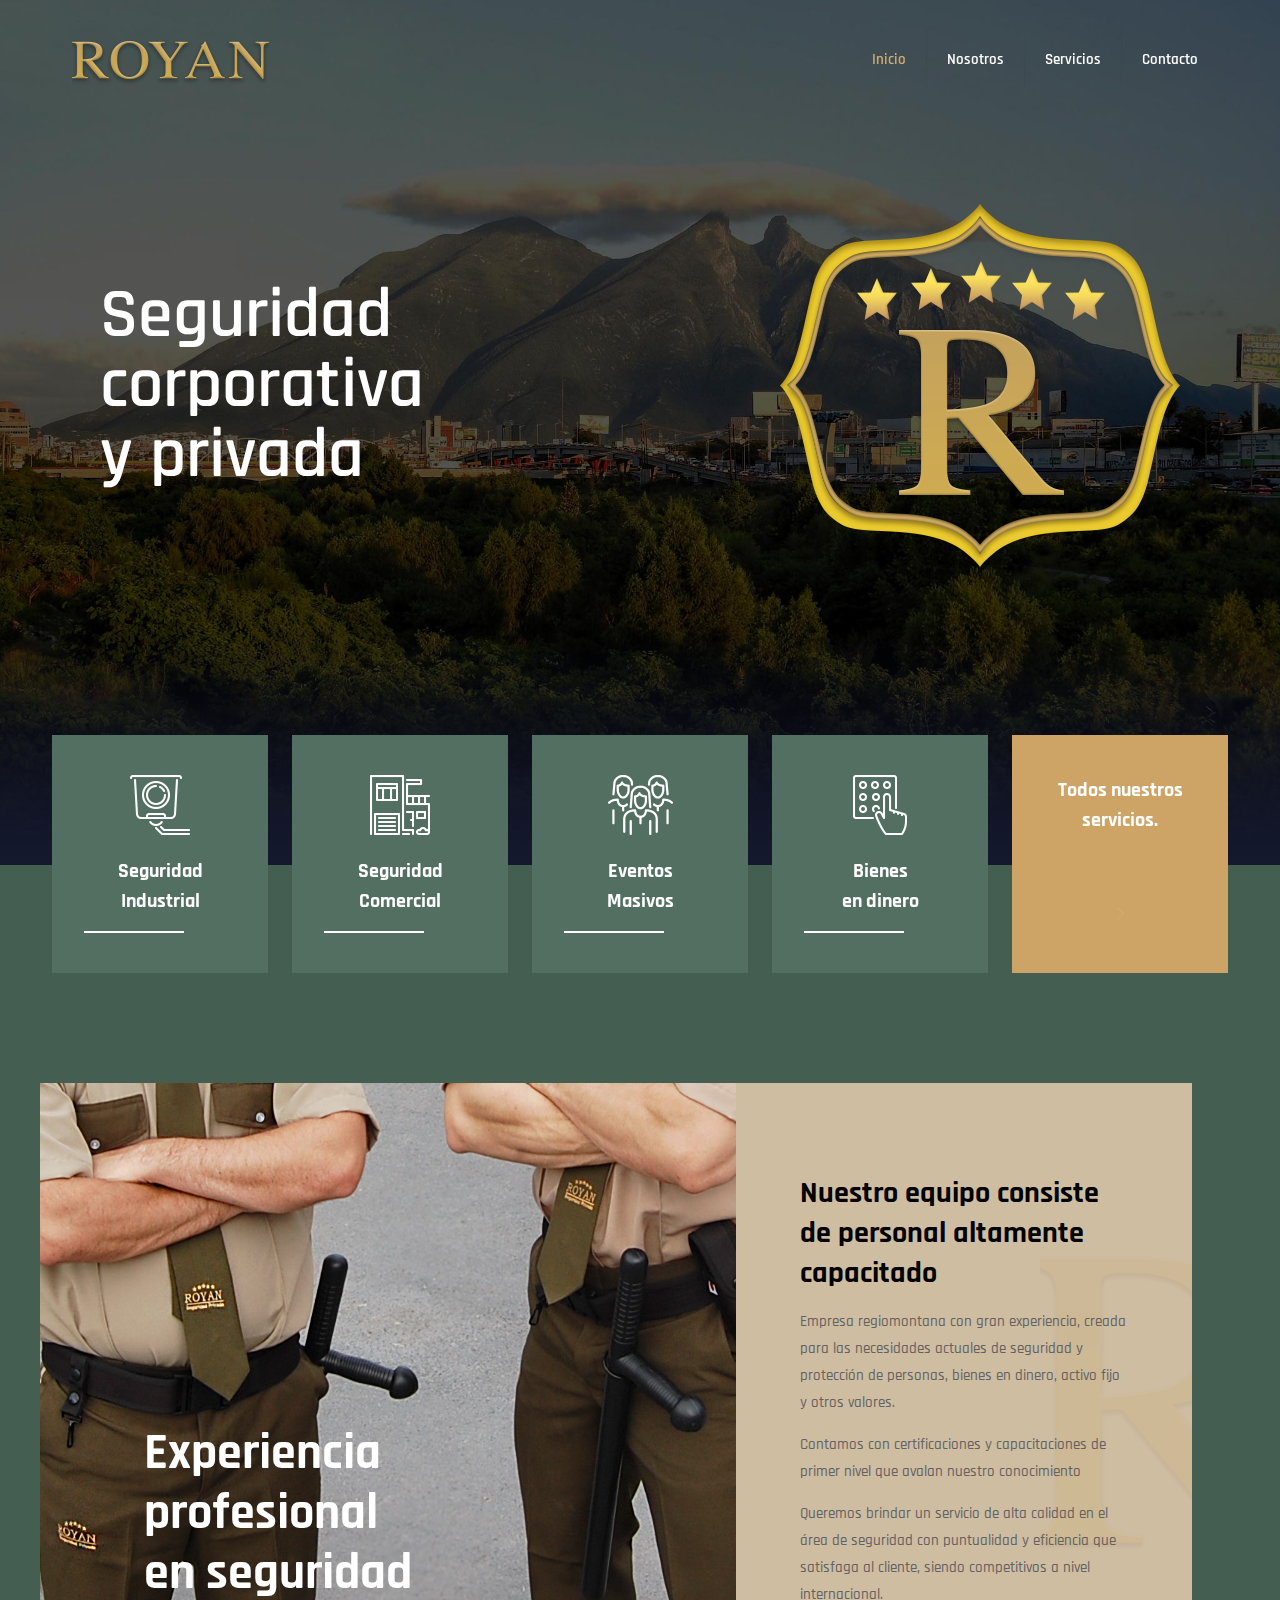
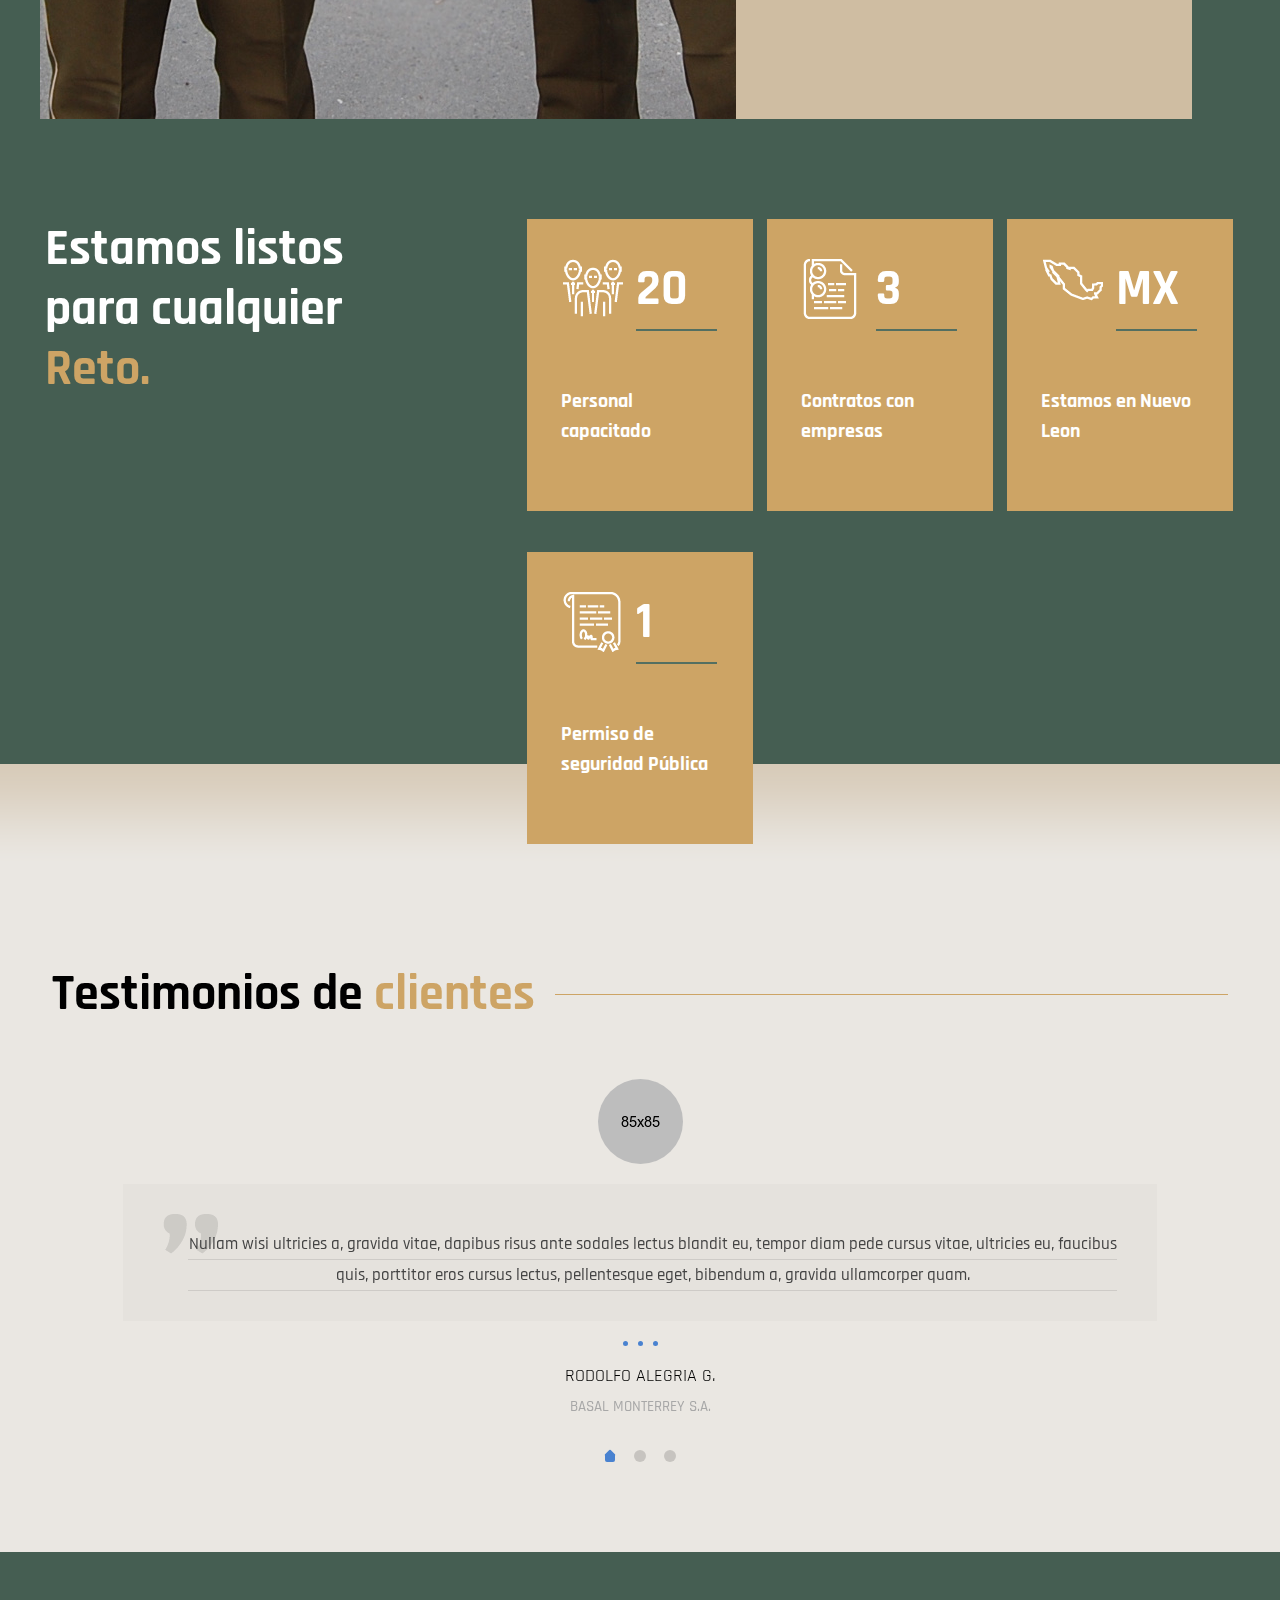
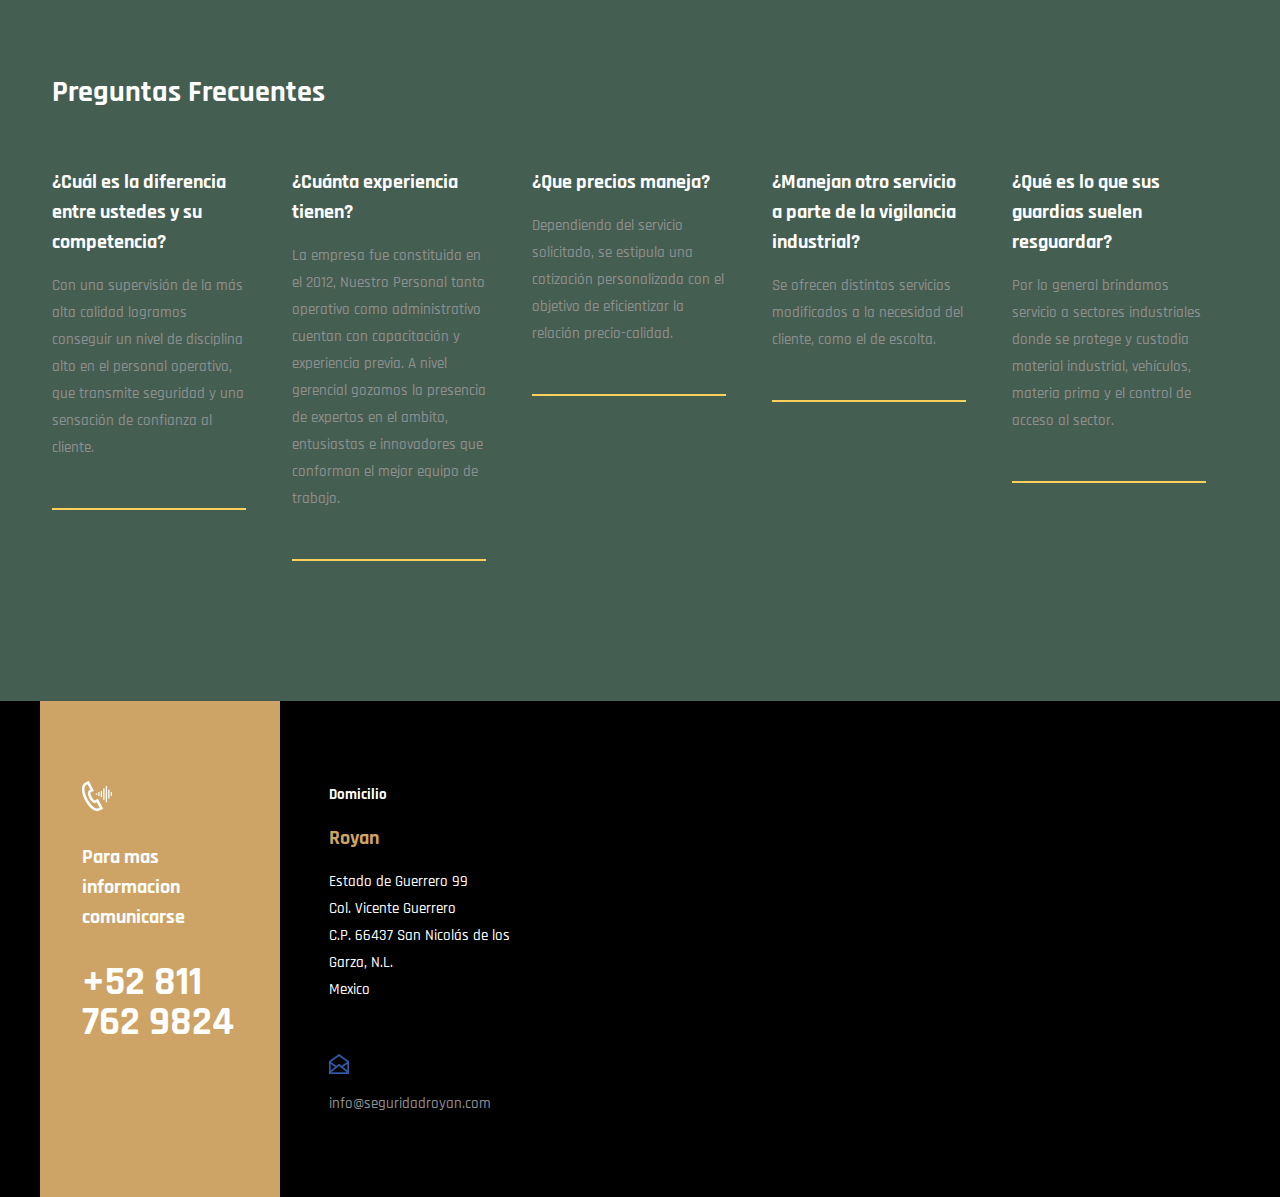
==== index.html @ 7c9efdb3 "cambie el logo y el leon por la letra R" ====
<!DOCTYPE html>
<!--[if lt IE 7]><html class="no-js lt-ie10 lt-ie9 lt-ie8 lt-ie7 "> <![endif]-->
<!--[if IE 7]><html class="no-js lt-ie10 lt-ie9 lt-ie8"> <![endif]-->
<!--[if IE 8]><html class="no-js lt-ie10 lt-ie9"> <![endif]-->
<!--[if IE 9]><html class="no-js lt-ie10"> <![endif]-->
<!--[if gt IE 8]><!-->
<html class="no-js">
<!--<![endif]-->

<head>

    <!-- Basic Page Needs -->
    <meta charset="utf-8">
    <title>Be</title>
    <meta name="description" content="">
    <meta name="author" content="">

    <!-- Mobile Specific Metas -->
    <meta name="viewport" content="width=device-width, initial-scale=1, maximum-scale=1">

    <!-- Favicons -->
    <link rel="shortcut icon" href="content/security2/images/favicon.ico">

    <!-- FONTS -->
    <link rel='stylesheet' href='http://fonts.googleapis.com/css?family=Roboto:100,300,400,400italic,700'>
    <link rel='stylesheet' href='http://fonts.googleapis.com/css?family=Patua+One:100,300,400,400italic,700'>
    <link rel='stylesheet' href='http://fonts.googleapis.com/css?family=Lato:400,400italic,700,700italic,900'>
    <link rel='stylesheet' href='http://fonts.googleapis.com/css?family=Rajdhani:100,300,400,400italic,500,600,700,700italic'>

    <!-- CSS -->
    <link rel='stylesheet' href='css/global.css'>
    <link rel='stylesheet' href='content/security2/css/structure.css'>
    <link rel='stylesheet' href='content/security2/css/security2.css'>
    <link rel='stylesheet' href='content/security2/css/custom.css'>

    <!-- Revolution Slider -->
    <link rel="stylesheet" href="plugins/rs-plugin-5.3.1/css/settings.css">

</head>

<body class="color-custom style-default button-flat layout-full-width no-content-padding header-transparent minimalist-header-no sticky-header sticky-tb-color ab-hide subheader-both-left menu-link-color menuo-right mobile-tb-hide mobile-side-slide mobile-mini-mr-ll tablet-sticky mobile-header-mini mobile-sticky be-reg-2092">
    <div id="Wrapper">
        <div id="Header_wrapper" class="bg-parallax" data-enllax-ratio="0.3">
            <header id="Header">
                <div id="Top_bar">
                    <div class="container">
                        <div class="column one">
                            <div class="top_bar_left clearfix">
                                <div class="logo">
                                    <a id="logo" href="index.html" title="BeSecurity 2 - BeTheme" data-height="60" data-padding="30"><img class="logo-main scale-with-grid" src="content/security2/images/ROYAN_LOGO.png" data-retina="content/security2/images/ROYAN_LOGO.png" data-height="50" alt="security2"><img class="logo-sticky scale-with-grid" src="content/security2/images/ROYAN_LOGO.png" data-retina="content/security2/images/ROYAN_LOGO.png" data-height="50" alt="security2"><img class="logo-mobile scale-with-grid" src="content/security2/images/ROYAN_LOGO.png" data-retina="content/security2/images/ROYAN_LOGO.png" data-height="50" alt="security2"><img class="logo-mobile-sticky scale-with-grid" src="content/security2/images/ROYAN_LOGO.png" data-retina="content/security2/images/ROYAN_LOGO.png" data-height="50" alt="security2"></a>
                                </div>
                                <div class="menu_wrapper">
                                    <nav id="menu">
                                        <ul id="menu-main-menu" class="menu menu-main">
                                            <li class="current-menu-item">
                                                <a href="index.html"><span>Inicio</span></a>
                                            </li>
                                            <li>
                                                <a href="#Nosotros"><span>Nosotros</span></a>
                                            </li>
                                            <li>
                                                <a href="content/security2/offer.html"><span>Servicios</span></a>
                                            </li>
                                            
                                            <li>
                                                <a href="#Contacto"><span>Contacto</span></a>
                                            </li>
                                        </ul>
                                    </nav>
                                    <a class="responsive-menu-toggle" href="#"><i class="icon-menu-fine"></i></a>
                                </div>
                            </div>
                        </div>
                    </div>
                </div>
                <div class="mfn-main-slider" id="mfn-rev-slider">
                    <div id="rev_slider_2_1_wrapper" class="rev_slider_wrapper fullwidthbanner-container" data-source="gallery" style="margin:0px auto;background:transparent;padding:0px;margin-top:0px;margin-bottom:0px">
                        <div id="rev_slider_2_1" class="rev_slider fullwidthabanner" style="display:none;" data-version="5.4.7.2">
                            <ul>
                                <li data-index="rs-2" data-transition="fade" data-slotamount="default" data-hideafterloop="0" data-hideslideonmobile="off" data-easein="default" data-easeout="default" data-masterspeed="300" data-rotate="0" data-saveperformance="off" data-title="Slide"
                                    data-param1="" data-param2="" data-param3="" data-param4="" data-param5="" data-param6="" data-param7="" data-param8="" data-param9="" data-param10="" data-description="">
                                    <img src="content/security2/images/royan_MTY-bl.jpg" title="home_security2_slider2_bg" width="1920" height="868" data-bgposition="center center" data-bgfit="cover" data-bgrepeat="no-repeat" data-bgparallax="6" class="rev-slidebg" data-no-retina>
                                    <div class="tp-caption tp-resizeme" id="slide-2-layer-1" data-x="center" data-hoffset="" data-y="bottom" data-voffset="" data-width="['none','none','none','none']" data-height="['none','none','none','none']" data-type="image" data-responsive_offset="on"
                                        data-frames='[{"delay":10,"speed":40,"frame":"0","from":"opacity:0;","to":"o:1;","ease":"Power3.easeInOut"},{"delay":"wait","speed":300,"frame":"999","to":"opacity:0;","ease":"Power3.easeInOut"}]' data-textAlign="['inherit','inherit','inherit','inherit']"
                                        data-paddingtop="[0,0,0,0]" data-paddingright="[0,0,0,0]" data-paddingbottom="[0,0,0,0]" data-paddingleft="[0,0,0,0]" style="z-index: 5"><img src="content/security2/images/home_security2_slider2_pic.png" data-ww="1920px" data-hh="242px" width="1920" height="242" data-no-retina>
                                    </div>
                                    <div class="tp-caption tp-resizeme" id="slide-2-layer-2" data-x="80" data-y="281" data-width="['auto']" data-height="['auto']" data-type="text" data-responsive_offset="on" data-frames='[{"delay":0,"speed":300,"frame":"0","from":"opacity:0;","to":"o:1;","ease":"Power3.easeInOut"},{"delay":"wait","speed":300,"frame":"999","to":"opacity:0;","ease":"Power3.easeInOut"}]'
                                        data-textAlign="['inherit','inherit','inherit','inherit']" data-paddingtop="[0,0,0,0]" data-paddingright="[0,0,0,0]" data-paddingbottom="[0,0,0,0]" data-paddingleft="[0,0,0,0]" style="z-index: 6; white-space: nowrap; font-size: 70px; line-height: 70px; font-weight: 600; color: #ffffff; letter-spacing: 0px;font-family:Rajdhani">
                                        Seguridad
                                        <br> corporativa
                                        <br> y privada
                                    </div>
                                    <div class="tp-caption tp-resizeme" id="slide-2-layer-3" data-x="right" data-hoffset="80" data-y="190" data-width="['none','none','none','none']" data-height="['none','none','none','none']" data-type="image" data-responsive_offset="on" data-frames='[{"delay":0,"speed":300,"frame":"0","from":"opacity:0;","to":"o:1;","ease":"Power3.easeInOut"},{"delay":"wait","speed":300,"frame":"999","to":"opacity:0;","ease":"Power3.easeInOut"}]'
                                        data-textAlign="['inherit','inherit','inherit','inherit']" data-paddingtop="[0,0,0,0]" data-paddingright="[0,0,0,0]" data-paddingbottom="[0,0,0,0]" data-paddingleft="[0,0,0,0]" style="z-index: 7"><img src="content/security2/images/R_LOGO.png" data-ww="400px" data-hh="392px" width="400" height="392" data-no-retina>
                                    </div>
                                </li>
                            </ul>
                        </div>
                    </div>
                </div>
            </header>
        </div>
        <div id="Content">
            <div class="content_wrapper clearfix">
                <div class="sections_group">
                    <div class="entry-content">
                        <div class="section mcb-section equal-height"  style="padding-top:0px; padding-bottom:70px; background-color:#455E52">
                            <div class="section_wrapper mcb-section-inner">
                                <div class="wrap mcb-wrap one valign-top move-up clearfix" style="margin-top:-130px" data-mobile="no-up">
                                    <div class="mcb-wrap-inner">
                                        <div class="column mcb-column one-fifth column_hover_color ">
                                            <div class="hover_color align_left" style="background:#cda465;" ontouchstart="this.classList.toggle('hover')">
                                                <div class="hover_color_bg" style="background:#526F61;border-width:0">
                                                    <a href="content/security2/offer.html">
                                                        <div class="hover_color_wrapper" style="padding:40px 15%">
                                                            <div class="image_frame image_item no_link scale-with-grid alignnone no_border">
                                                                <div class="image_wrapper">
                                                                    <img class="scale-with-grid" src="content/security2/images/home_security2_hovercolor1.png">
                                                                </div>
                                                            </div>
                                                            <hr class="no_line" style="margin:0 auto 20px">
                                                            <h4 style="color:#fff">Seguridad
                                                                <br> Industrial
                                                            </h4>
                                                            <div style="width: 100px; height: 2px; background: #fff"></div>
                                                        </div>
                                                    </a>
                                                </div>
                                            </div>
                                        </div>
                                        <div class="column mcb-column one-fifth column_hover_color ">
                                            <div class="hover_color align_left" style="background:#cda465;" ontouchstart="this.classList.toggle('hover')">
                                                <div class="hover_color_bg" style="background:#526F61;border-width:0">
                                                    <a href="content/security2/offer.html">
                                                        <div class="hover_color_wrapper" style="padding:40px 15%">
                                                            <div class="image_frame image_item no_link scale-with-grid alignnone no_border">
                                                                <div class="image_wrapper">
                                                                    <img class="scale-with-grid" src="content/security2/images/home_security2_hovercolor2.png">
                                                                </div>
                                                            </div>
                                                            <hr class="no_line" style="margin:0 auto 20px">
                                                            <h4 style="color:#fff">Seguridad
                                                                <br> Comercial</h4>
                                                            <div style="width: 100px; height: 2px; background: #fff"></div>
                                                        </div>
                                                    </a>
                                                </div>
                                            </div>
                                        </div>
                                        <div class="column mcb-column one-fifth column_hover_color ">
                                            <div class="hover_color align_left" style="background:#cda465;" ontouchstart="this.classList.toggle('hover')">
                                                <div class="hover_color_bg" style="background:#526F61;border-width:0">
                                                    <a href="content/security2/offer.html">
                                                        <div class="hover_color_wrapper" style="padding:40px 15%">
                                                            <div class="image_frame image_item no_link scale-with-grid alignnone no_border">
                                                                <div class="image_wrapper">
                                                                    <img class="scale-with-grid" src="content/security2/images/home_security2_hovercolor3.png">
                                                                </div>
                                                            </div>
                                                            <hr class="no_line" style="margin:0 auto 20px">
                                                            <h4 style="color:#fff">Eventos
                                                                <br> Masivos
                                                            </h4>
                                                            <div style="width: 100px; height: 2px; background: #fff"></div>
                                                        </div>
                                                    </a>
                                                </div>
                                            </div>
                                        </div>
                                        <div class="column mcb-column one-fifth column_hover_color ">
                                            <div class="hover_color align_left" style="background:#cda465;" ontouchstart="this.classList.toggle('hover')">
                                                <div class="hover_color_bg" style="background:#526F61;border-width:0">
                                                    <a href="content/security2/offer.html">
                                                        <div class="hover_color_wrapper" style="padding:40px 15%">
                                                            <div class="image_frame image_item no_link scale-with-grid alignnone no_border">
                                                                <div class="image_wrapper">
                                                                    <img class="scale-with-grid" src="content/security2/images/home_security2_hovercolor4.png">
                                                                </div>
                                                            </div>
                                                            <hr class="no_line" style="margin:0 auto 20px">
                                                            <h4 style="color:#fff">Bienes
                                                                <br> en dinero
                                                            </h4>
                                                            <div style="width: 100px; height: 2px; background: #fff"></div>
                                                        </div>
                                                    </a>
                                                </div>
                                            </div>
                                        </div>
                                        <div class="column mcb-column one-fifth column_hover_color ">
                                            <div class="hover_color align_left" style="background:#526F61;" ontouchstart="this.classList.toggle('hover')">
                                                <div class="hover_color_bg" style="background:#cda465;border-width:0">
                                                    <a href="content/security2/offer.html">
                                                        <div class="hover_color_wrapper" style="padding:40px 15%">
                                                            <h4 style="color:#fff">Todos nuestros
                                                                <br> servicios.</h4>
                                                            <hr class="no_line" style="margin:0 auto 50px">
                                                            <i style="color: #cfac6a;" class="icon-right-open-big"></i>
                                                        </div>
                                                    </a>
                                                </div>
                                            </div>
                                        </div>
                                    </div>
                                </div>
                            </div>
                        </div>
                        <div class="section mcb-section no-margin-h equal-height" id="Nosotros"  style="padding-top:0px; padding-bottom:0px; background-color:#455E52">
                            <div class="section_wrapper mcb-section-inner">
                                <div class="wrap mcb-wrap one valign-top clearfix">
                                    <div class="mcb-wrap-inner">
                                        <div class="column mcb-column three-fifth column_column">
                                            <div class="column_attr clearfix" style="background-color:#b5bfe7; background-image:url('content/security2/images/royan/1.jpg'); background-repeat:no-repeat; background-position:center bottom; padding:340px 15% 70px">
                                                <h2 style="color:#fff">Experiencia
                                                    <br> profesional
                                                    <br> en seguridad
                                                </h2>
                                            </div>
                                        </div>
                                        <div class="column mcb-column two-fifth column_column">
                                            <div class="column_attr clearfix" style="background-color:#cfbda2; background-image:url('content/security2/images/R_mitad.png'); background-repeat:no-repeat; background-position:right top; padding:90px 14% 75px; background-position: right center">
                                                <h3>Nuestro equipo consiste
                                                    <br>de personal altamente
                                                    <br>capacitado</h3>
                                                <p>
                                                    Empresa regiomontana con gran experiencia, creada para las necesidades actuales de seguridad y protección de personas, bienes en dinero, activo fijo y otros valores. 
                                                </p>
                                                <p>
                                                    Contamos con certificaciones y capacitaciones de primer nivel que avalan nuestro conocimiento
                                                </p>
                                                <p>
                                                    Queremos brindar un servicio de alta calidad en el área de seguridad con puntualidad y eficiencia que satisfaga al cliente, siendo competitivos a nivel internacional.
                                                </p>
                                                <hr class="no_line" style="margin:0 auto 20px">
                                                <!-- <a class="button  button_right button_size_2 button_js" href="content/security2/about.html"><span class="button_icon"><i class="icon-right-open"></i></span><span class="button_label">ABOUT US</span></a> -->
                                            </div>
                                        </div>
                                    </div>
                                </div>
                            </div>
                        </div>
                        <div class="section mcb-section" style="padding-top:60px; padding-bottom:0px; background-color:#455E52; background-image:url(content/security2/images/home_security2_sectionbg1.png); background-repeat:repeat-x; background-position:center bottom">
                            <div class="section_wrapper mcb-section-inner">
                                <div class="wrap mcb-wrap two-fifth valign-top clearfix">
                                    <div class="mcb-wrap-inner">
                                        <div class="column mcb-column one column_column">
                                            <div class="column_attr clearfix" style="padding:0 10% 0 0">
                                                <h2 style="color:#fff">Estamos listos
                                                    <br> para cualquier
                                                    <br>
                                                    <span class="themecolor">Reto.</span></h2>
                                                <hr class="no_line" style="margin:0 auto 20px">
                                                
                                            </div>
                                        </div>
                                    </div>
                                </div>
                                <div class="wrap mcb-wrap three-fifth valign-top clearfix">
                                    <div class="mcb-wrap-inner">
                                        <div class="column mcb-column one-third column_column">
                                            <div class="column_attr clearfix" style="background-color:#cda465; padding:40px 15% 50px">
                                                <div class="column two-fifth">
                                                    <div class="image_frame image_item no_link scale-with-grid alignnone no_border">
                                                        <div class="image_wrapper">
                                                            <img class="scale-with-grid" src="content/security2/images/royan/PERSONAS_BLANCO.png">
                                                        </div>
                                                    </div>
                                                </div>
                                                <div class="column three-fifth">
                                                    <h2 style="border-bottom: 2px solid #536F61; padding-bottom: 10px; color:#fff; margin-left: 10px">20</h2>
                                                </div>
                                                <h4 style="color:#fff">Personal capacitado</h4>
                                            </div>
                                        </div>
                                        <div class="column mcb-column one-third column_column">
                                            <div class="column_attr clearfix" style="background-color:#cda465; padding:40px 15% 50px">
                                                <div class="column two-fifth">
                                                    <div class="image_frame image_item no_link scale-with-grid alignnone no_border">
                                                        <div class="image_wrapper">
                                                            <img class="scale-with-grid" src="content/security2/images/royan/DOCUMENTO_BLANCO.png">
                                                        </div>
                                                    </div>
                                                </div>
                                                <div class="column three-fifth">
                                                    <h2 style="border-bottom: 2px solid #536F61; padding-bottom: 10px; color:#fff; margin-left: 10px">3</h2>
                                                </div>
                                                <h4 style="color:#fff">Contratos con empresas</h4>
                                            </div>
                                        </div>
                                        <div class="column mcb-column one-third column_column">
                                            <div class="column_attr clearfix" style="background-color:#cda465; padding:40px 15% 50px">
                                                <div class="column two-fifth">
                                                    <div class="image_frame image_item no_link scale-with-grid alignnone no_border">
                                                        <div class="image_wrapper">
                                                            <img class="scale-with-grid" src="content/security2/images/royan/MEX_BLANCO.png">
                                                        </div>
                                                    </div>
                                                </div>
                                                <div class="column three-fifth">
                                                    <h2 style="border-bottom: 2px solid #536F61; padding-bottom: 10px; color:#fff; margin-left: 10px">MX</h2>
                                                </div>
                                                <h4 style="color:#fff">Estamos en Nuevo Leon</h4>
                                            </div>
                                        </div>
                                        <div class="column mcb-column one column_divider">
                                            <hr class="no_line">
                                        </div>
                                        <div class="column mcb-column one-third column_column">
                                            <div class="column_attr clearfix" style="background-color:#cda465; padding:40px 15% 50px">
                                                <div class="column two-fifth">
                                                    <div class="image_frame image_item no_link scale-with-grid alignnone no_border">
                                                        <div class="image_wrapper">
                                                            <img class="scale-with-grid" src="content/security2/images/royan/CERTIFICADO_BLANCO.png">
                                                        </div>
                                                    </div>
                                                </div>
                                                <div class="column three-fifth">
                                                    <h2 style="border-bottom: 2px solid #536F61; padding-bottom: 10px; color:#fff; margin-left: 10px">1</h2>
                                                </div>
                                                <h4 style="color:#fff">Permiso de seguridad Pública</h4>
                                            </div>
                                        </div>
                                        <div class="column mcb-column one-third column_column">
                                            <!--<div class="column_attr clearfix" style="background-color:#cda465; padding:40px 15% 50px">
                                                <div class="column two-fifth">
                                                    <div class="image_frame image_item no_link scale-with-grid alignnone no_border">
                                                        <div class="image_wrapper">
                                                            <img class="scale-with-grid" src="content/security2/images/home_security2_pic5.png">
                                                        </div>
                                                    </div>
                                                </div>
                                                <div class="column three-fifth">
                                                    <h2 style="border-bottom: 2px solid #7d6e5b; padding-bottom: 10px; color:#fff; margin-left: 10px">91</h2>
                                                </div>
                                                <h4 style="color:#fff">Fusce ut velit laoreet</h4>
                                            </div> -->
                                        </div>
                                    </div>
                                </div>
                            </div>
                        </div>
                        <div class="section mcb-section" style="padding-top:80px; padding-bottom:50px; background-color:#eae7e2">
                            <div class="section_wrapper mcb-section-inner">
                                <div class="wrap mcb-wrap one valign-top clearfix">
                                    <div class="mcb-wrap-inner">
                                        <div class="column mcb-column one column_column">
                                            <div class="column_attr clearfix">
                                                <div class="mfn_heading heading_lines align_left">
                                                    <h2 class="title" style="color:#000"><span class="line line_l" style="background:#4065f8"></span>Testimonios de <span class="themecolor">clientes</span><span class="line line_r" style="background:#cda465"></span></h2>
                                                </div>
                                            </div>
                                        </div>
                                        <div class="column mcb-column one column_testimonials ">
                                            <div class="testimonials_slider single-photo">
                                                <ul class="testimonials_slider_ul">
                                                    <li>
                                                        <div class="single-photo-img">
                                                            <img src="content/security2/images/home_security2_pic6-85x85.png" class="scale-with-grid wp-post-image">
                                                        </div>
                                                        <div class="bq_wrapper">
                                                            <blockquote>
                                                                Nullam wisi ultricies a, gravida vitae, dapibus risus ante sodales lectus blandit eu, tempor diam pede cursus vitae, ultricies eu, faucibus quis, porttitor eros cursus lectus, pellentesque eget, bibendum a, gravida ullamcorper quam.
                                                            </blockquote>
                                                        </div>
                                                        <div class="hr_dots">
                                                            <span></span><span></span><span></span>
                                                        </div>
                                                        <div class="author">
                                                            <h5>RODOLFO ALEGRIA G.</h5><span class="company">BASAL MONTERREY S.A.</span>
                                                        </div>
                                                    </li>
                                                    <li>
                                                        <div class="single-photo-img">
                                                            <img src="content/security2/images/home_security2_pic7-85x85.png" class="scale-with-grid wp-post-image">
                                                        </div>
                                                        <div class="bq_wrapper">
                                                            <blockquote>
                                                                Quisque lorem tortor fringilla sed, vestibulum id, eleifend justo vel bibendum sapien massa ac turpis faucibus orci luctus non, consectetuer lobortis quis, varius in, purus. Nullam wisi ultricies a, gravida vitae.
                                                            </blockquote>
                                                        </div>
                                                        <div class="hr_dots">
                                                            <span></span><span></span><span></span>
                                                        </div>
                                                        <div class="author">
                                                            <h5>ALEXANDER BARBA</h5><span class="company">CHENG WOON MEXICO S.A.</span>
                                                        </div>
                                                    </li>
                                                    <li>
                                                        <div class="single-photo-img">
                                                            <img src="content/security2/images/home_security2_pic8-85x85.png" class="scale-with-grid wp-post-image">
                                                        </div>
                                                        <div class="bq_wrapper">
                                                            <blockquote>
                                                                Lorem ipsum dolor sit amet enim. Etiam ullamcorper. Suspendisse a pellentesque dui, non felis. Maecenas malesuada elit lectus felis, malesuada ultricies. Curabitur et ligula. Ut molestie a, ultricies porta urna.
                                                            </blockquote>
                                                        </div>
                                                        <div class="hr_dots">
                                                            <span></span><span></span><span></span>
                                                        </div>
                                                        <div class="author">
                                                            <h5>JOSE JESUS GERARDO ONTIVEROS</h5><span class="company">COMPRAS CONCRETOS S.A.</span>
                                                        </div>
                                                    </li>
                                                </ul>
                                                <div class="slider_pager slider_pagination"></div>
                                            </div>
                                        </div>
                                    </div>
                                </div>
                            </div>
                        </div>
                        <div class="section mcb-section" style="padding-top:120px; padding-bottom:100px; background-color:#455E52">
                            <div class="section_wrapper mcb-section-inner">
                                <div class="wrap mcb-wrap one valign-top clearfix">
                                    <div class="mcb-wrap-inner">
                                        <div class="column mcb-column one column_column">
                                            <div class="column_attr clearfix">
                                                <h3 style="color:#fff">Preguntas Frecuentes</h3>
                                            </div>
                                        </div>
                                        <div class="column mcb-column one-fifth column_column">
                                            <div class="column_attr clearfix" style="padding:0 10% 0 0">
                                                <h4 style="color:#fff">¿Cuál es la diferencia entre ustedes y su competencia?</h4>
                                                <p style="color: #8f8f8f">
                                                    Con una supervisión de la más alta calidad logramos conseguir un nivel de disciplina alto en el personal operativo, que transmite seguridad y una sensación de confianza al cliente.
                                                </p>
                                                <hr class="no_line" style="margin:0 auto 15px">
                                                <!-- <a style="color: #fed15c; background: url(content/security2/images/home_security2_pic9.png) no-repeat right center; display: block;" href="#">More details</a> -->
                                                <hr class="no_line" style="margin:0 auto 15px">
                                                <div style="width: 100%; height: 2px; background: #fed15c"></div>
                                            </div>
                                        </div>
                                        <div class="column mcb-column one-fifth column_column">
                                            <div class="column_attr clearfix" style="padding:0 10% 0 0">
                                                <h4 style="color:#fff">¿Cuánta experiencia tienen?</h4>
                                                <p style="color: #8f8f8f">
                                                    La empresa fue constituida en el 2012, Nuestro Personal tanto operativo como administrativo cuentan con capacitación y experiencia previa. A nivel gerencial gozamos la presencia de expertos en el ambito, entusiastas e innovadores que conforman el mejor equipo de trabajo.
                                                </p>
                                                <hr class="no_line" style="margin:0 auto 15px">
                                                <!-- <a style="color: #fed15c; background: url(content/security2/images/home_security2_pic9.png) no-repeat right center; display: block;" href="#">More details</a> -->
                                                <hr class="no_line" style="margin:0 auto 15px">
                                                <div style="width: 100%; height: 2px; background: #fed15c"></div>
                                            </div>
                                        </div>
                                        <div class="column mcb-column one-fifth column_column">
                                            <div class="column_attr clearfix" style="padding:0 10% 0 0">
                                                <h4 style="color:#fff">¿Que precios maneja?</h4>
                                                <p style="color: #8f8f8f">
                                                    Dependiendo del servicio solicitado, se estipula una cotización personalizada con el objetivo de eficientizar la relación precio-calidad.
                                                </p>
                                                <hr class="no_line" style="margin:0 auto 15px">
                                                <!--<a style="color: #fed15c; background: url(content/security2/images/home_security2_pic9.png) no-repeat right center; display: block;" href="#">More details</a> -->
                                                <hr class="no_line" style="margin:0 auto 15px">
                                                <div style="width: 100%; height: 2px; background: #fed15c"></div>
                                            </div>
                                        </div>
                                        <div class="column mcb-column one-fifth column_column">
                                            <div class="column_attr clearfix" style="padding:0 10% 0 0">
                                                <h4 style="color:#fff">¿Manejan otro servicio a parte de la vigilancia industrial?</h4>
                                                <p style="color: #8f8f8f">
                                                    Se ofrecen distintos servicios modificados a la necesidad del cliente, como el de escolta.
                                                </p>
                                                <hr class="no_line" style="margin:0 auto 15px">
                                                <!-- <a style="color: #fed15c; background: url(content/security2/images/home_security2_pic9.png) no-repeat right center; display: block;" href="#">More details</a> -->
                                                <hr class="no_line" style="margin:0 auto 15px">
                                                <div style="width: 100%; height: 2px; background: #fed15c"></div>
                                            </div>
                                        </div>
                                        <div class="column mcb-column one-fifth column_column">
                                            <div class="column_attr clearfix" style="padding:0 10% 0 0">
                                                <h4 style="color:#fff">¿Qué es lo que sus guardias suelen resguardar?</h4>
                                                <p style="color: #8f8f8f">
                                                    Por lo general brindamos servicio a sectores industriales donde se protege y custodia material industrial, vehículos, materia prima y el control de acceso al sector.
                                                </p>
                                                <hr class="no_line" style="margin:0 auto 15px">
                                                <!--<a style="color: #fed15c; background: url(content/security2/images/home_security2_pic9.png) no-repeat right center; display: block;" href="#">More details</a> -->
                                                <hr class="no_line" style="margin:0 auto 15px">
                                                <div style="width: 100%; height: 2px; background: #fed15c"></div>
                                            </div>
                                        </div>
                                    </div>
                                </div>
                            </div>
                        </div>
                        <div class="section mcb-section equal-height-wrap" id="Contacto" style="padding-top:0px; padding-bottom:0px; background-color:black">
                            <div class="section_wrapper mcb-section-inner">
                                <div class="wrap mcb-wrap one-fifth valign-top clearfix" style="padding:80px 40px 25px; background-color:#cda465">
                                    <div class="mcb-wrap-inner">
                                        <div class="column mcb-column one column_column">
                                            <div class="column_attr clearfix">
                                                <div class="image_frame image_item no_link scale-with-grid alignnone no_border">
                                                    <div class="image_wrapper">
                                                        <img class="scale-with-grid" src="content/security2/images/home_security2_pic10.png">
                                                    </div>
                                                </div>
                                                <hr class="no_line" style="margin:0 auto 30px">
                                                <h4 style="color:#fff">Para mas informacion comunicarse </h4>
                                                <hr class="no_line" style="margin:0 auto 15px">
                                                <div class="google_font" style="font-family:'Rajdhani';font-size:40px;line-height:40px;font-weight:700;color:#fff">
                                                    +52 811 762 9824
                                                </div>
                                            </div>
                                        </div>
                                    </div>
                                </div>
                                <div class="wrap mcb-wrap four-fifth valign-top clearfix" style="padding:80px 40px 25px">
                                    <div class="mcb-wrap-inner">
                                        <div class="column mcb-column one-fourth column_column">
                                            <div class="column_attr clearfix">
                                                <h6 style="color:#fff">Domicilio</h6>
                                                <h4 class="themecolor">Royan</h4>
                                                <p style="color:#fff">
                                                    Estado de Guerrero 99
                                                    <br> Col. Vicente Guerrero 
                                                    <br> C.P. 66437 San Nicolás de los Garza, N.L.
                                                    <br> Mexico
                                                </p>
                                                <hr class="no_line" style="margin:0 auto 35px">
                                                <div class="image_frame image_item no_link scale-with-grid alignnone no_border">
                                                    <div class="image_wrapper">
                                                        <img class="scale-with-grid" src="content/security2/images/home_security2_pic11.png">
                                                    </div>
                                                </div>
                                                <hr class="no_line" style="margin:0 auto 15px">
                                                <p>
                                                    <a style="color: #8f8f8f;" href="#"><span>info@seguridadroyan.com</span></a>
                                                </p>
                                            </div>
                                        </div>
                                        <!--
                                        <div class="column mcb-column one-fourth column_column">
                                            <div class="column_attr clearfix">
                                                <p>
                                                    <span style="color:#5774bd;margin-right:10px">→</span><a href="#">Lorem ipsum</a>
                                                </p>
                                                <p>
                                                    <span style="color:#5774bd;margin-right:10px">→</span><a href="#">Praesent pretium</a>
                                                </p>
                                                <p>
                                                    <span style="color:#5774bd;margin-right:10px">→</span><a href="#">Pellentesque</a>
                                                </p>
                                                <p>
                                                    <span style="color:#5774bd;margin-right:10px">→</span><a href="#">Aliquam</a>
                                                </p>
                                                <p>
                                                    <span style="color:#5774bd;margin-right:10px">→</span><a href="#">Etiam dapibus</a>
                                                </p>
                                                <p>
                                                    <span style="color:#5774bd;margin-right:10px">→</span><a href="#">Nunc sit</a>
                                                </p>
                                                <p>
                                                    <span style="color:#5774bd;margin-right:10px">→</span><a href="#">Etiam tempor</a>
                                                </p>
                                            </div>
                                        </div>
                                        <div class="column mcb-column one-fourth column_column">
                                            <div class="column_attr clearfix">
                                                <p>
                                                    <span style="color:#5774bd;margin-right:10px">→</span><a href="#">Aliquam</a>
                                                </p>
                                                <p>
                                                    <span style="color:#5774bd;margin-right:10px">→</span><a href="#">Etiam dapibus</a>
                                                </p>
                                                <p>
                                                    <span style="color:#5774bd;margin-right:10px">→</span><a href="#">Nunc sit</a>
                                                </p>
                                                <p>
                                                    <span style="color:#5774bd;margin-right:10px">→</span><a href="#">Etiam tempor</a>
                                                </p>
                                                <p>
                                                    <span style="color:#5774bd;margin-right:10px">→</span><a href="#">Lorem ipsum</a>
                                                </p>
                                                <p>
                                                    <span style="color:#5774bd;margin-right:10px">→</span><a href="#">Praesent pretium</a>
                                                </p>
                                                <p>
                                                    <span style="color:#5774bd;margin-right:10px">→</span><a href="#">Pellentesque</a>
                                                </p>
                                            </div>
                                        </div>
                                        <div class="column mcb-column one-fourth column_column">
                                            <div class="column_attr clearfix">
                                                <p>
                                                    <span style="color:#5774bd;margin-right:10px">→</span><a href="#">Lorem ipsum</a>
                                                </p>
                                                <p>
                                                    <span style="color:#5774bd;margin-right:10px">→</span><a href="#">Praesent pretium</a>
                                                </p>
                                                <p>
                                                    <span style="color:#5774bd;margin-right:10px">→</span><a href="#">Pellentesque</a>
                                                </p>
                                                <p>
                                                    <span style="color:#5774bd;margin-right:10px">→</span><a href="#">Aliquam</a>
                                                </p>
                                                <p>
                                                    <span style="color:#5774bd;margin-right:10px">→</span><a href="#">Etiam dapibus</a>
                                                </p>
                                            </div>
                                        </div> -->
                                    </div>
                                </div>
                            </div>
                        </div>

                    </div>
                </div>
            </div>
        </div>
    </div>

    <!-- side menu -->
    <div id="Side_slide" class="right dark" data-width="250">
        <div class="close-wrapper">
            <a href="#" class="close"><i class="icon-cancel-fine"></i></a>
        </div>
        <div class="menu_wrapper"></div>
    </div>
    <div id="body_overlay"></div>

    <!-- JS -->
    <script src="js/jquery-2.1.4.min.js"></script>

    <script src="js/mfn.menu.js"></script>
    <script src="js/jquery.plugins.js"></script>
    <script src="js/jquery.jplayer.min.js"></script>
    <script src="js/animations/animations.js"></script>
    <script src="js/translate3d.js"></script>
    <script src="js/scripts.js"></script>

    <script src="plugins/rs-plugin-5.3.1/js/jquery.themepunch.tools.min.js"></script>
    <script src="plugins/rs-plugin-5.3.1/js/jquery.themepunch.revolution.min.js"></script>

    <script src="plugins/rs-plugin-5.3.1/js/extensions/revolution.extension.video.min.js"></script>
    <script src="plugins/rs-plugin-5.3.1/js/extensions/revolution.extension.slideanims.min.js"></script>
    <script src="plugins/rs-plugin-5.3.1/js/extensions/revolution.extension.actions.min.js"></script>
    <script src="plugins/rs-plugin-5.3.1/js/extensions/revolution.extension.layeranimation.min.js"></script>
    <script src="plugins/rs-plugin-5.3.1/js/extensions/revolution.extension.kenburn.min.js"></script>
    <script src="plugins/rs-plugin-5.3.1/js/extensions/revolution.extension.navigation.min.js"></script>
    <script src="plugins/rs-plugin-5.3.1/js/extensions/revolution.extension.migration.min.js"></script>
    <script src="plugins/rs-plugin-5.3.1/js/extensions/revolution.extension.parallax.min.js"></script>

    <script>
        var revapi2, tpj;
		  ( function() {
				  if (!/loaded|interactive|complete/.test(document.readyState))
					  document.addEventListener("DOMContentLoaded", onLoad);
				  else
					  onLoad();
				  function onLoad() {
					  if (tpj === undefined) {
						  tpj = jQuery;
						  if ("off" == "on")
							  tpj.noConflict();
					  }
					  if (tpj("#rev_slider_2_1").revolution == undefined) {
						  revslider_showDoubleJqueryError("#rev_slider_2_1");
					  } else {
						  revapi2 = tpj("#rev_slider_2_1").show().revolution({
							  sliderType : "hero",
							  sliderLayout : "auto",
							  dottedOverlay : "none",
							  delay : 9000,
							  visibilityLevels : [1240, 1024, 778, 480],
							  gridwidth : 1240,
							  gridheight : 865,
							  lazyType : "none",
							  parallax : {
								  type : "scroll",
								  origo : "enterpoint",
								  speed : 400,
								  speedbg : 0,
								  speedls : 0,
								  levels : [5, 10, 15, 20, 25, 30, 35, 40, 45, 46, 47, 48, 49, 50, 51, 55],
							  },
							  shadow : 0,
							  spinner : "spinner3",
							  autoHeight : "off",
							  disableProgressBar : "on",
							  hideThumbsOnMobile : "off",
							  hideSliderAtLimit : 0,
							  hideCaptionAtLimit : 0,
							  hideAllCaptionAtLilmit : 0,
							  debugMode : false,
							  fallbacks : {
								  simplifyAll : "off",
								  disableFocusListener : false,
							  }
						  });
					  };
				  };
			  }());
    </script>
</body>

</html>
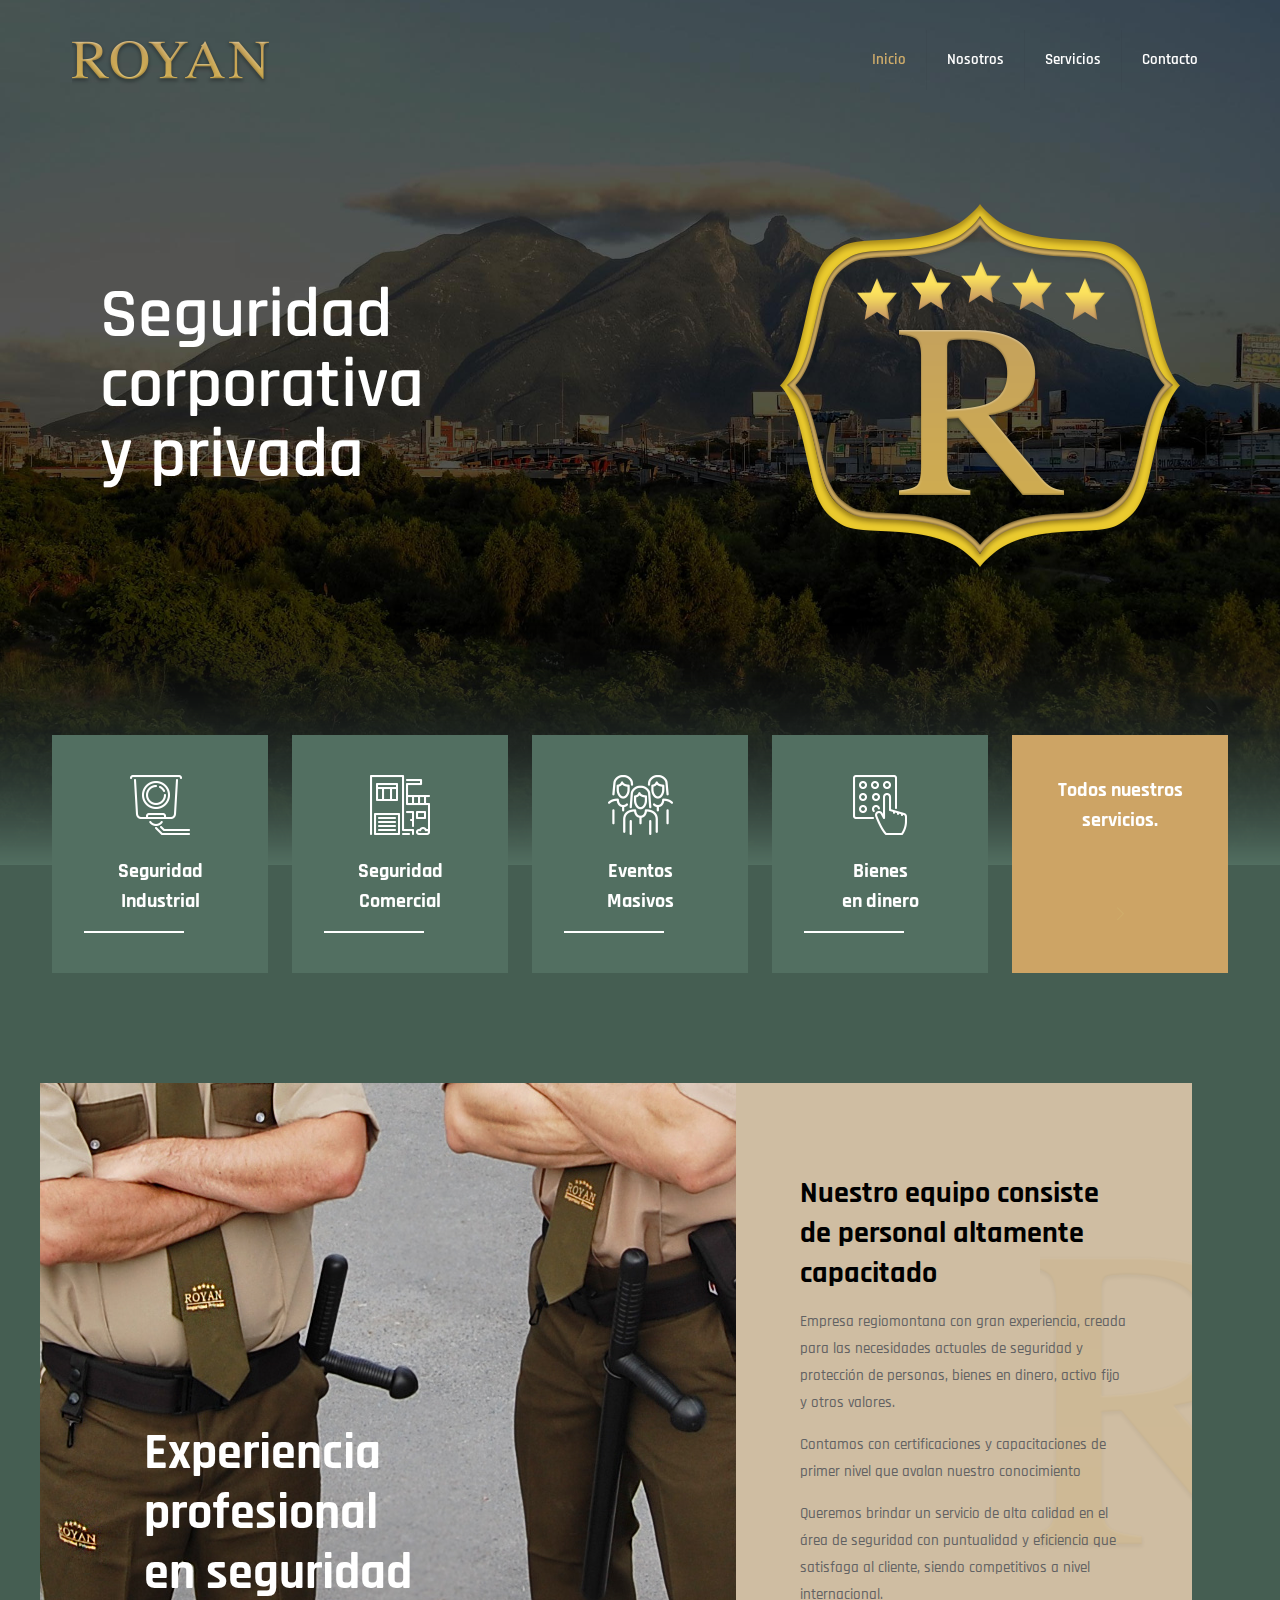
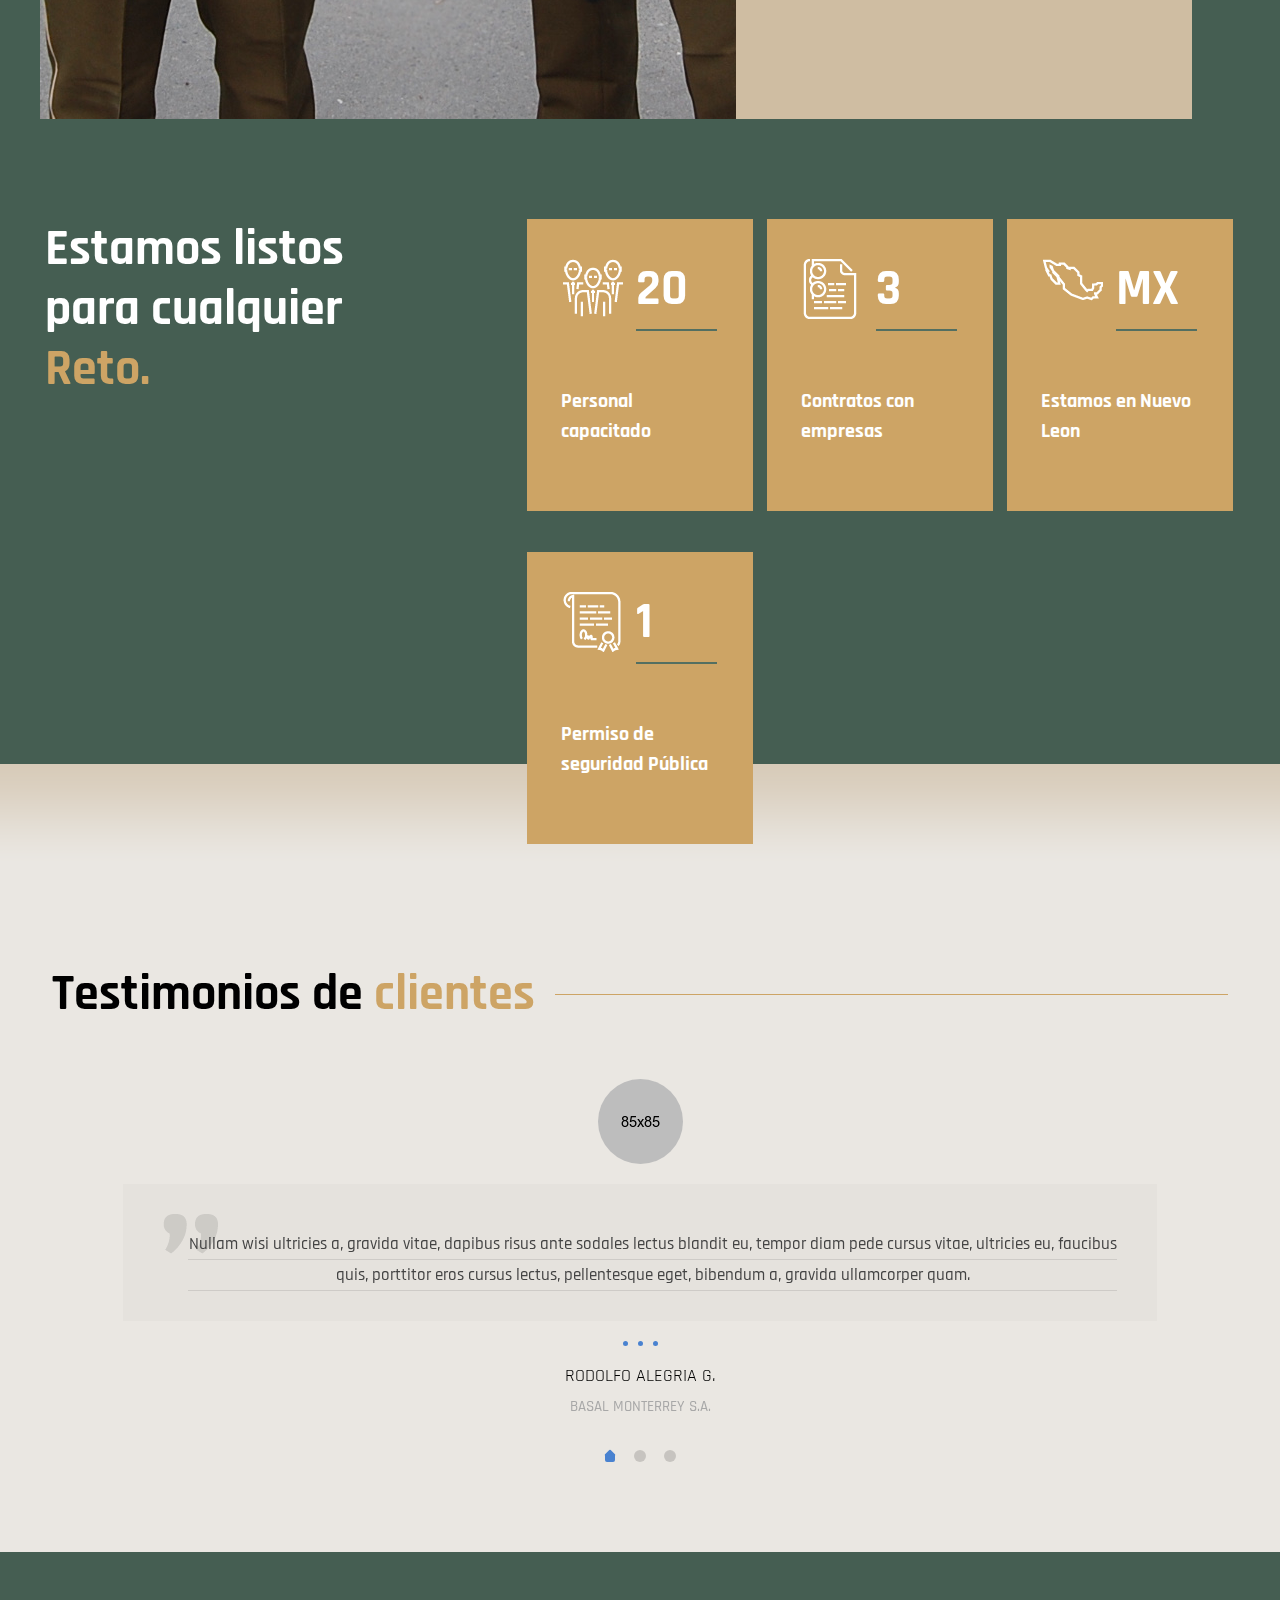
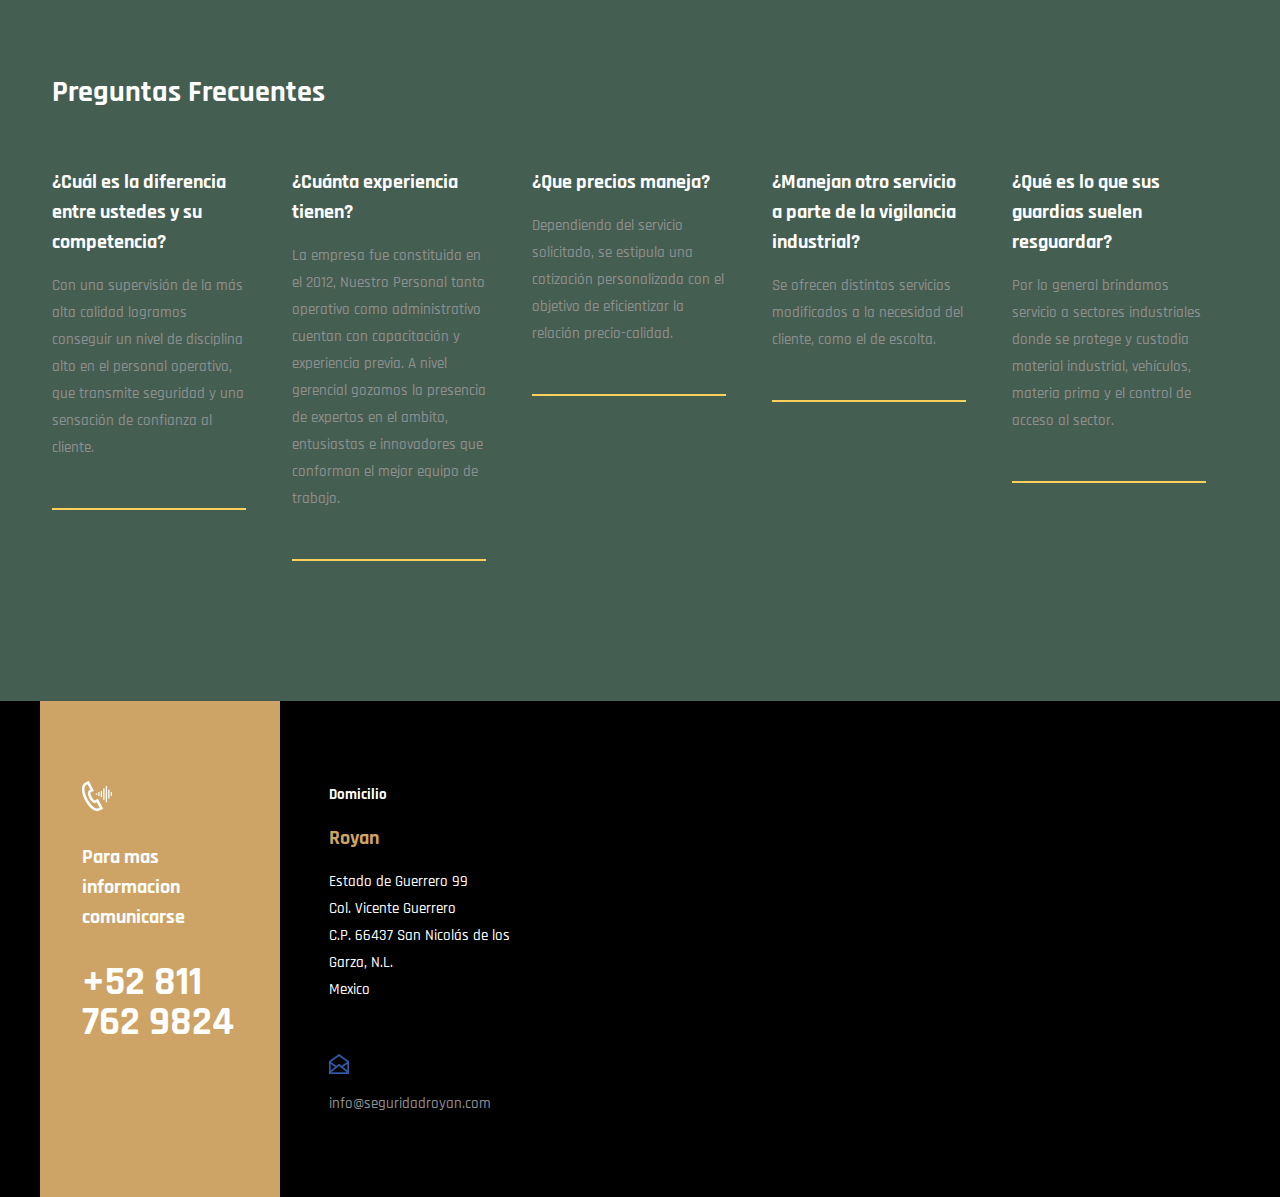
==== commit 5446369e: "agruegue el degradado del color correcto en la imagen del inicio" ====
--- a/index.html
+++ b/index.html
@@ -82,7 +82,7 @@
                                     <img src="content/security2/images/royan_MTY-bl.jpg" title="home_security2_slider2_bg" width="1920" height="868" data-bgposition="center center" data-bgfit="cover" data-bgrepeat="no-repeat" data-bgparallax="6" class="rev-slidebg" data-no-retina>
                                     <div class="tp-caption tp-resizeme" id="slide-2-layer-1" data-x="center" data-hoffset="" data-y="bottom" data-voffset="" data-width="['none','none','none','none']" data-height="['none','none','none','none']" data-type="image" data-responsive_offset="on"
                                         data-frames='[{"delay":10,"speed":40,"frame":"0","from":"opacity:0;","to":"o:1;","ease":"Power3.easeInOut"},{"delay":"wait","speed":300,"frame":"999","to":"opacity:0;","ease":"Power3.easeInOut"}]' data-textAlign="['inherit','inherit','inherit','inherit']"
-                                        data-paddingtop="[0,0,0,0]" data-paddingright="[0,0,0,0]" data-paddingbottom="[0,0,0,0]" data-paddingleft="[0,0,0,0]" style="z-index: 5"><img src="content/security2/images/home_security2_slider2_pic.png" data-ww="1920px" data-hh="242px" width="1920" height="242" data-no-retina>
+                                        data-paddingtop="[0,0,0,0]" data-paddingright="[0,0,0,0]" data-paddingbottom="[0,0,0,0]" data-paddingleft="[0,0,0,0]" style="z-index: 5"><img src="content/security2/images/R_degradado.png" data-ww="1920px" data-hh="242px" width="1920" height="242" data-no-retina>
                                     </div>
                                     <div class="tp-caption tp-resizeme" id="slide-2-layer-2" data-x="80" data-y="281" data-width="['auto']" data-height="['auto']" data-type="text" data-responsive_offset="on" data-frames='[{"delay":0,"speed":300,"frame":"0","from":"opacity:0;","to":"o:1;","ease":"Power3.easeInOut"},{"delay":"wait","speed":300,"frame":"999","to":"opacity:0;","ease":"Power3.easeInOut"}]'
                                         data-textAlign="['inherit','inherit','inherit','inherit']" data-paddingtop="[0,0,0,0]" data-paddingright="[0,0,0,0]" data-paddingbottom="[0,0,0,0]" data-paddingleft="[0,0,0,0]" style="z-index: 6; white-space: nowrap; font-size: 70px; line-height: 70px; font-weight: 600; color: #ffffff; letter-spacing: 0px;font-family:Rajdhani">
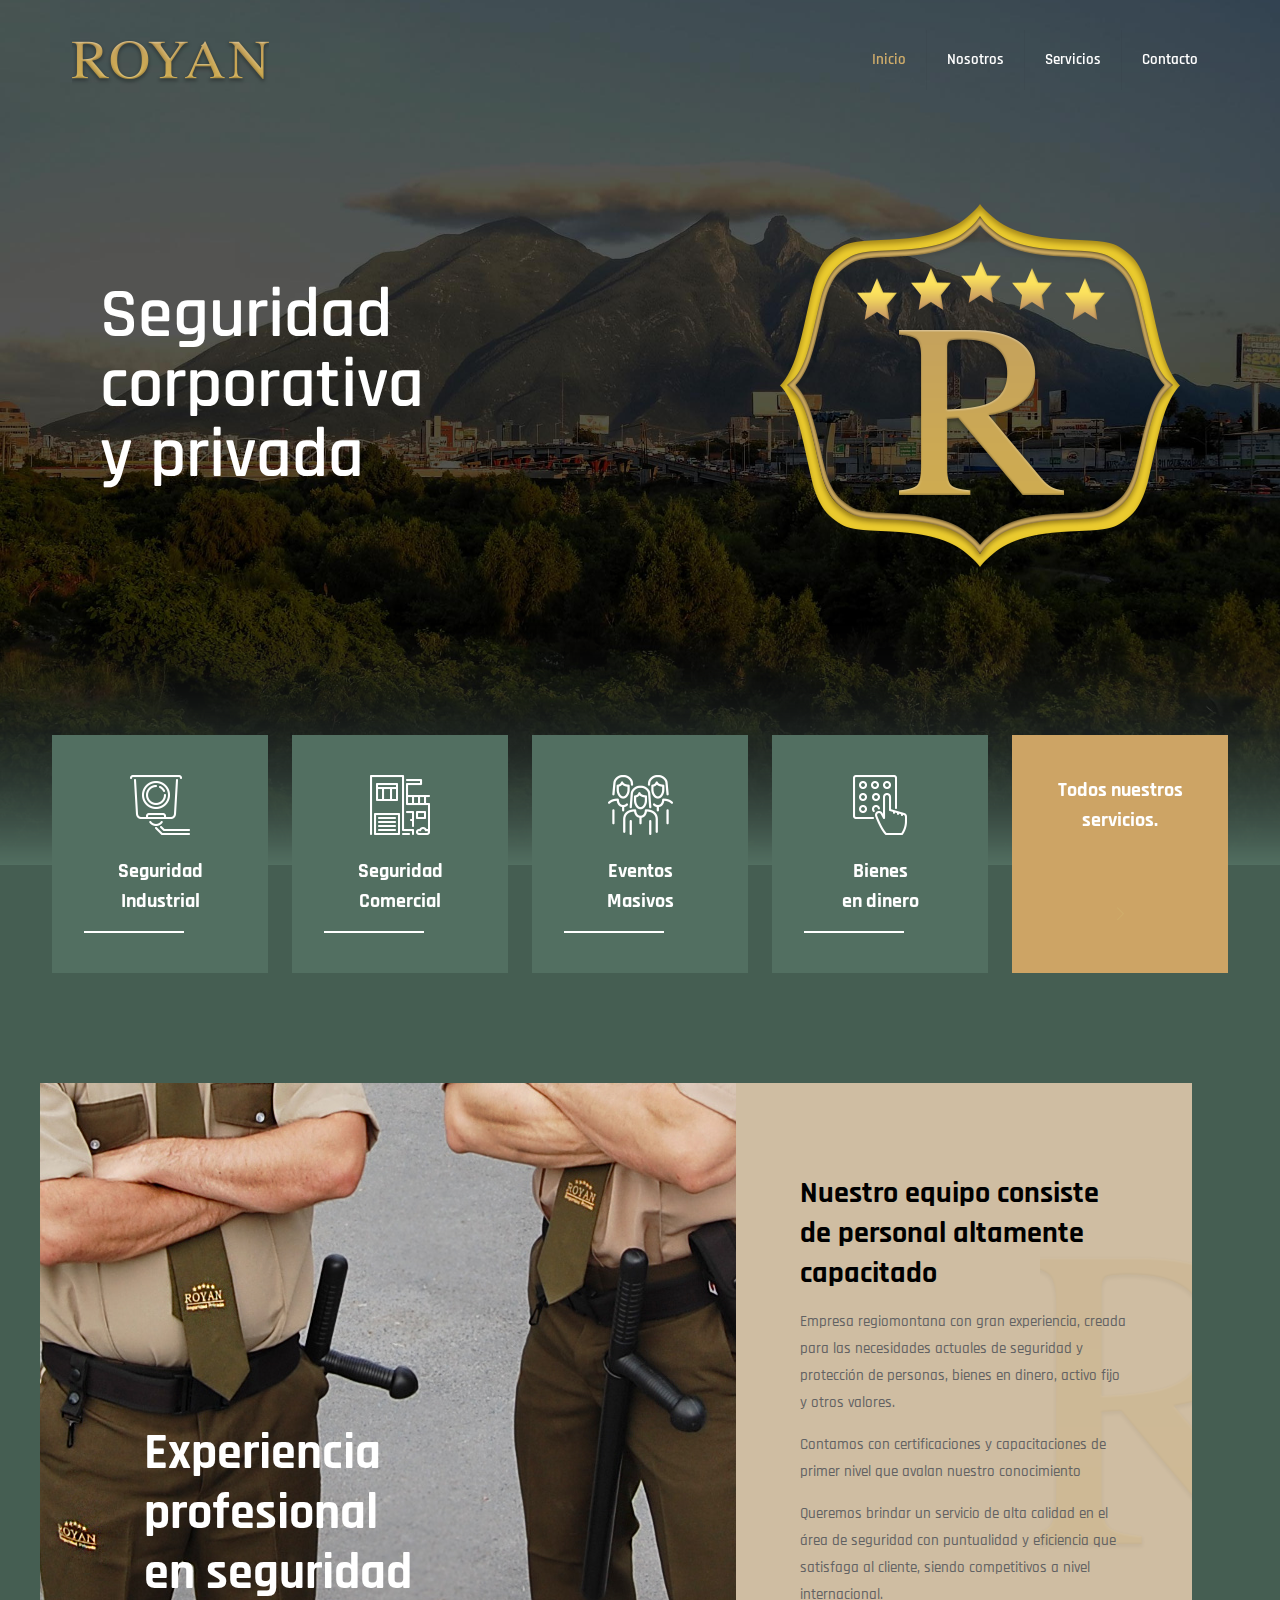
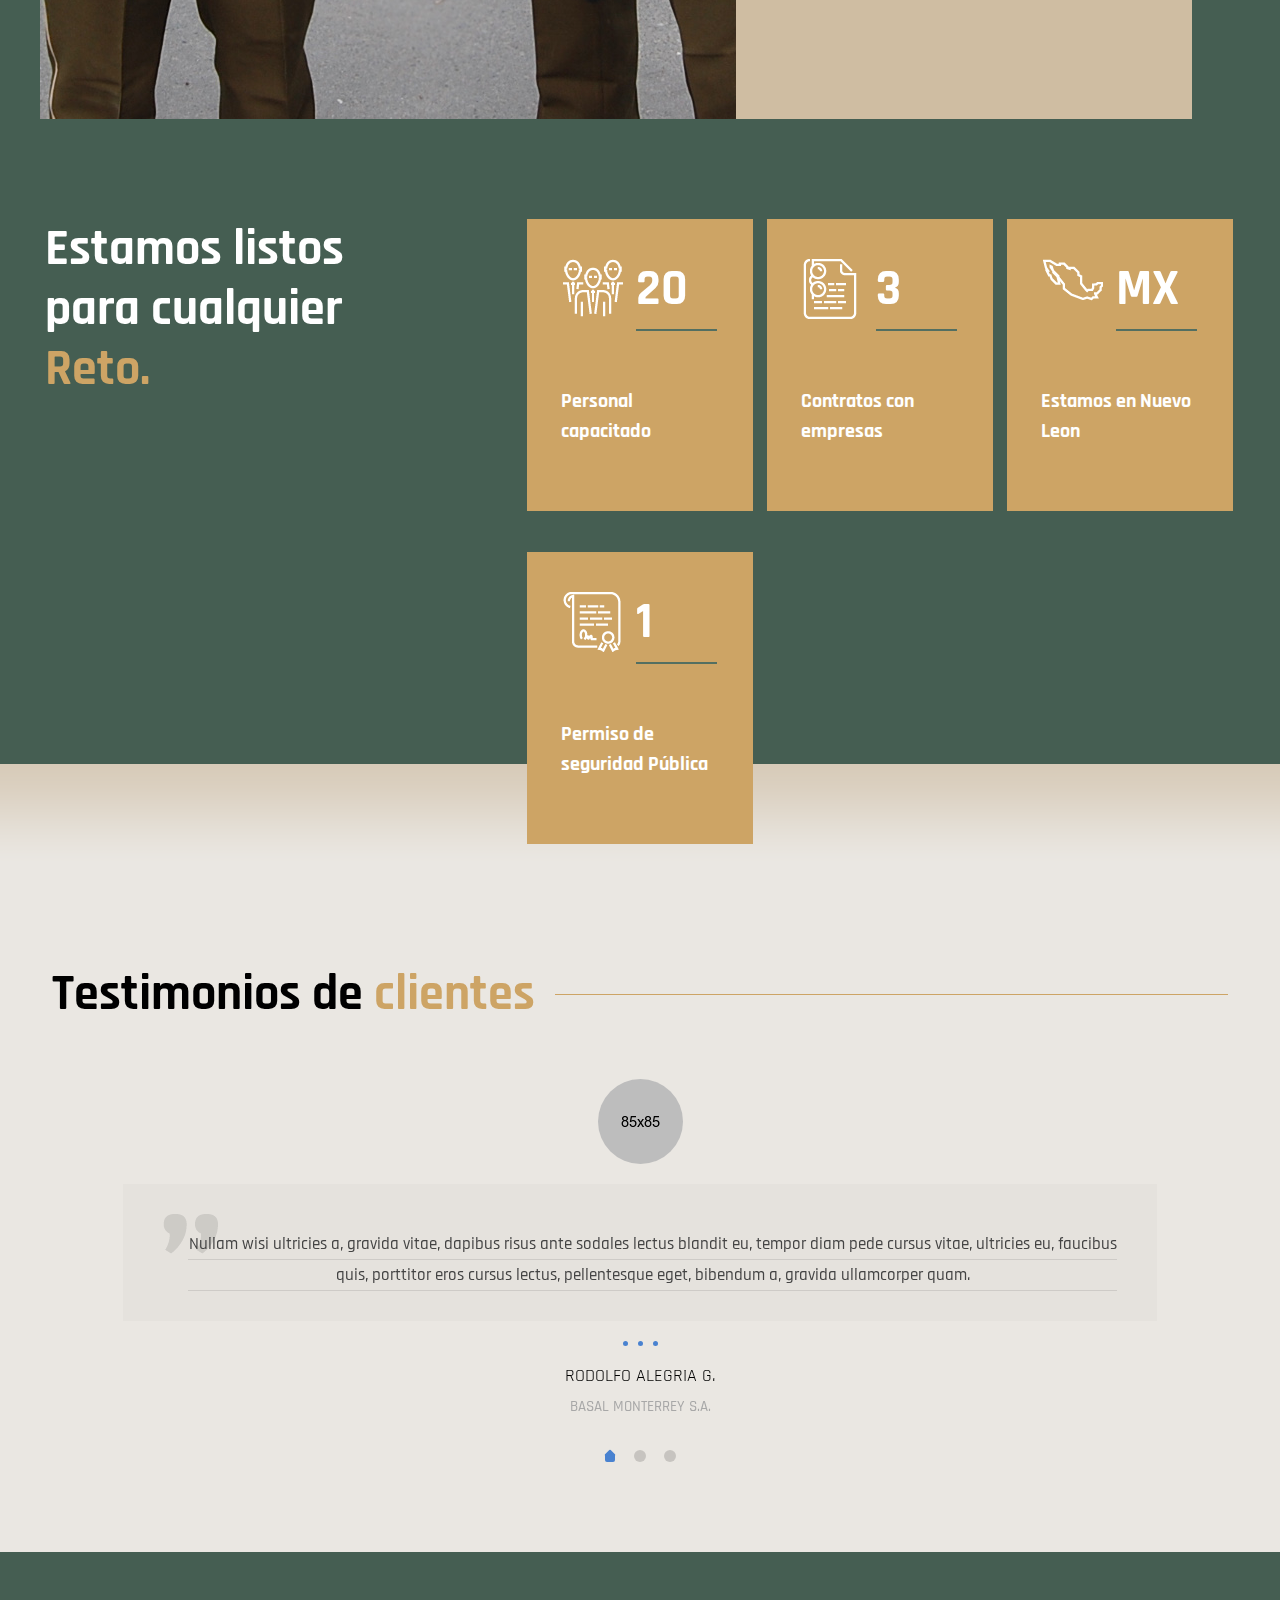
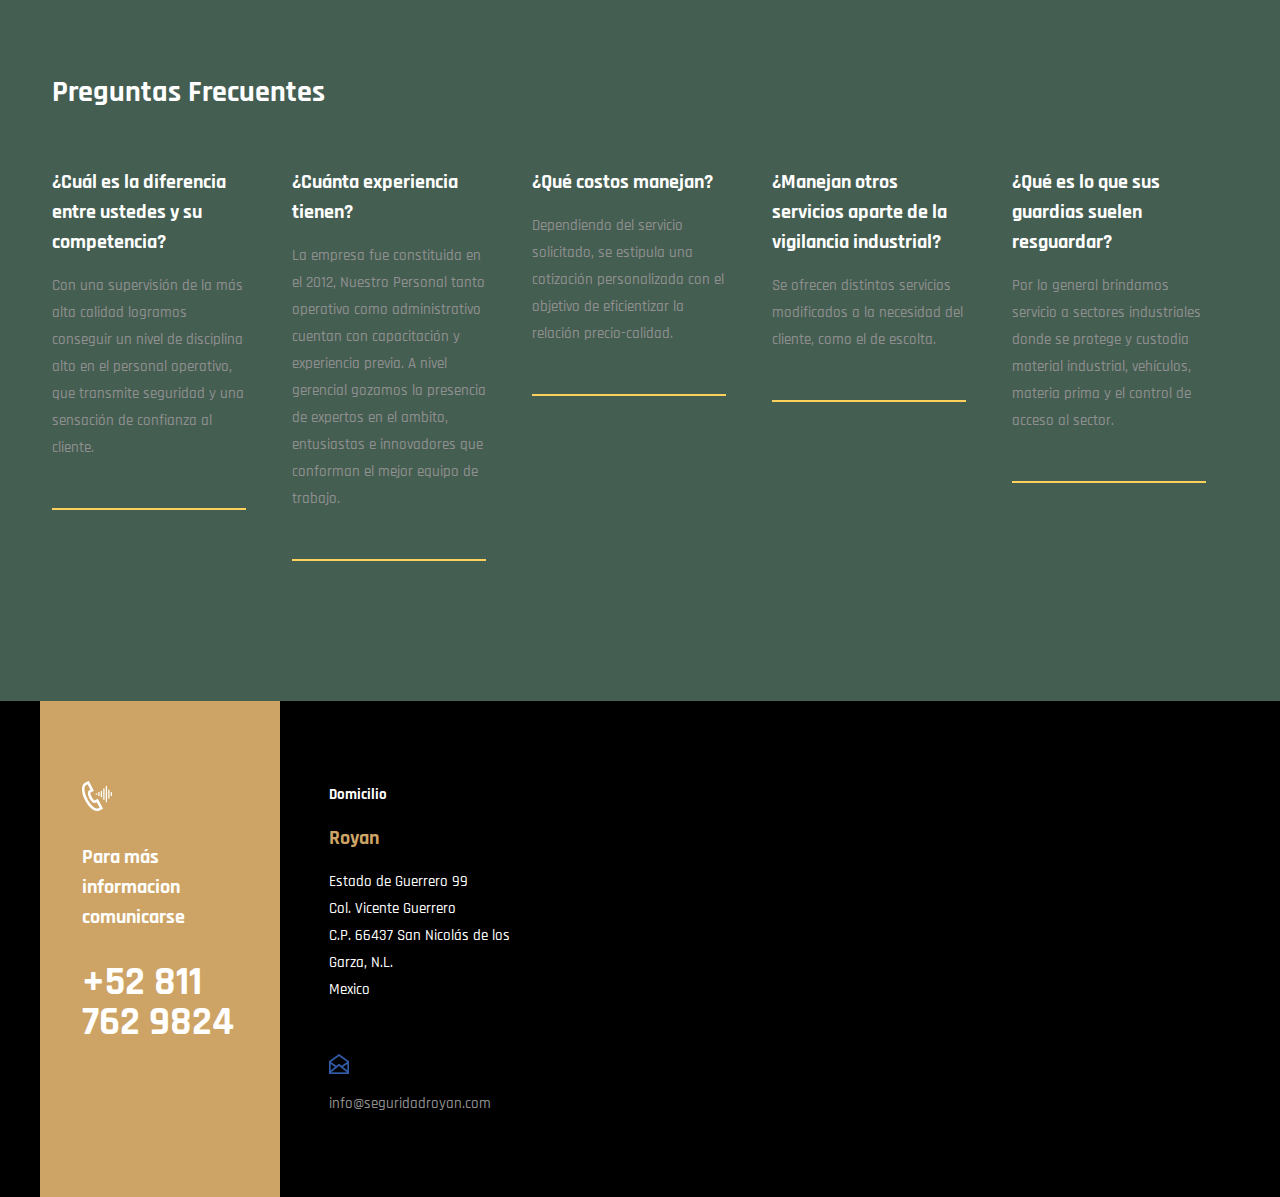
==== commit b7608e1e: "ortografia preguntas frecuentes y contacto" ====
--- a/index.html
+++ b/index.html
@@ -11,7 +11,7 @@
 
     <!-- Basic Page Needs -->
     <meta charset="utf-8">
-    <title>Be</title>
+    <title>Seguridad Royan</title>
     <meta name="description" content="">
     <meta name="author" content="">
 
@@ -444,7 +444,7 @@
                                         </div>
                                         <div class="column mcb-column one-fifth column_column">
                                             <div class="column_attr clearfix" style="padding:0 10% 0 0">
-                                                <h4 style="color:#fff">¿Que precios maneja?</h4>
+                                                <h4 style="color:#fff">¿Qué costos manejan?</h4>
                                                 <p style="color: #8f8f8f">
                                                     Dependiendo del servicio solicitado, se estipula una cotización personalizada con el objetivo de eficientizar la relación precio-calidad.
                                                 </p>
@@ -456,7 +456,7 @@
                                         </div>
                                         <div class="column mcb-column one-fifth column_column">
                                             <div class="column_attr clearfix" style="padding:0 10% 0 0">
-                                                <h4 style="color:#fff">¿Manejan otro servicio a parte de la vigilancia industrial?</h4>
+                                                <h4 style="color:#fff">¿Manejan otros servicios aparte de la vigilancia industrial?</h4>
                                                 <p style="color: #8f8f8f">
                                                     Se ofrecen distintos servicios modificados a la necesidad del cliente, como el de escolta.
                                                 </p>
@@ -494,7 +494,7 @@
                                                     </div>
                                                 </div>
                                                 <hr class="no_line" style="margin:0 auto 30px">
-                                                <h4 style="color:#fff">Para mas informacion comunicarse </h4>
+                                                <h4 style="color:#fff">Para más informacion comunicarse</h4>
                                                 <hr class="no_line" style="margin:0 auto 15px">
                                                 <div class="google_font" style="font-family:'Rajdhani';font-size:40px;line-height:40px;font-weight:700;color:#fff">
                                                     +52 811 762 9824
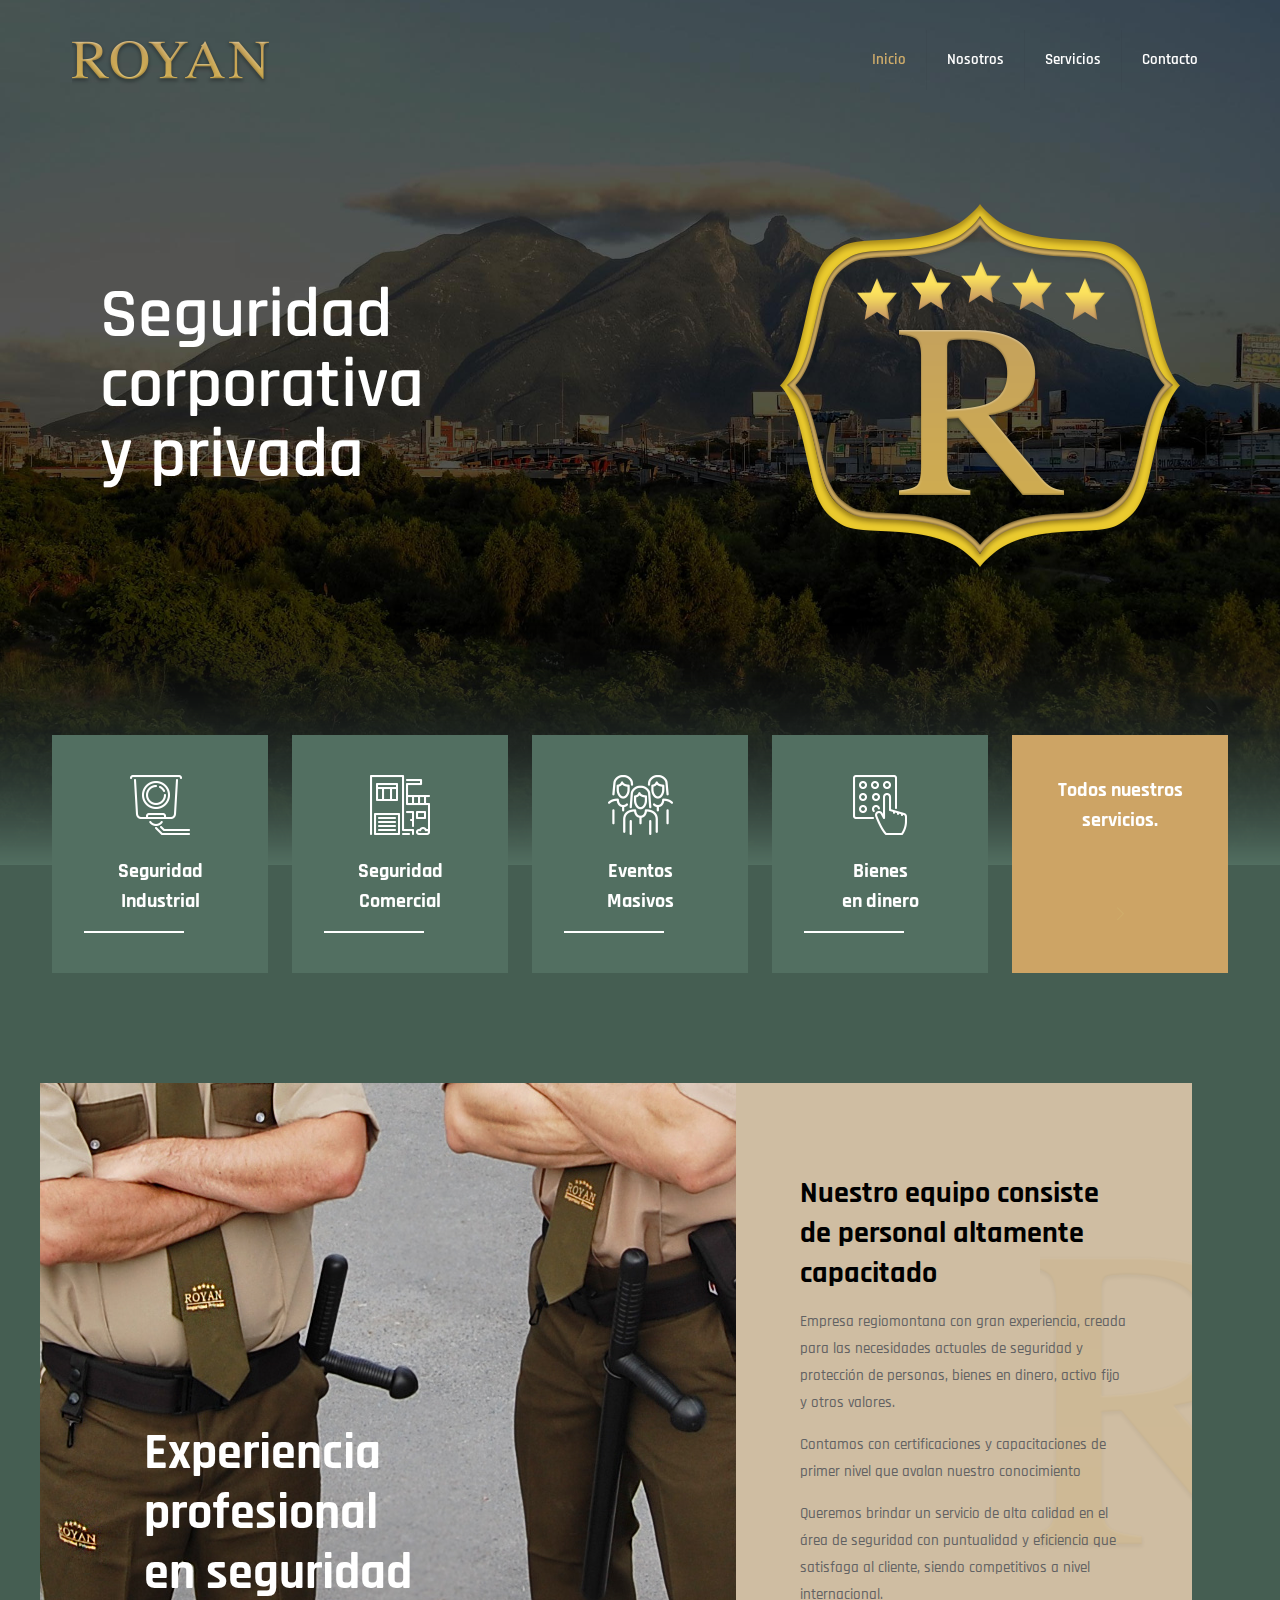
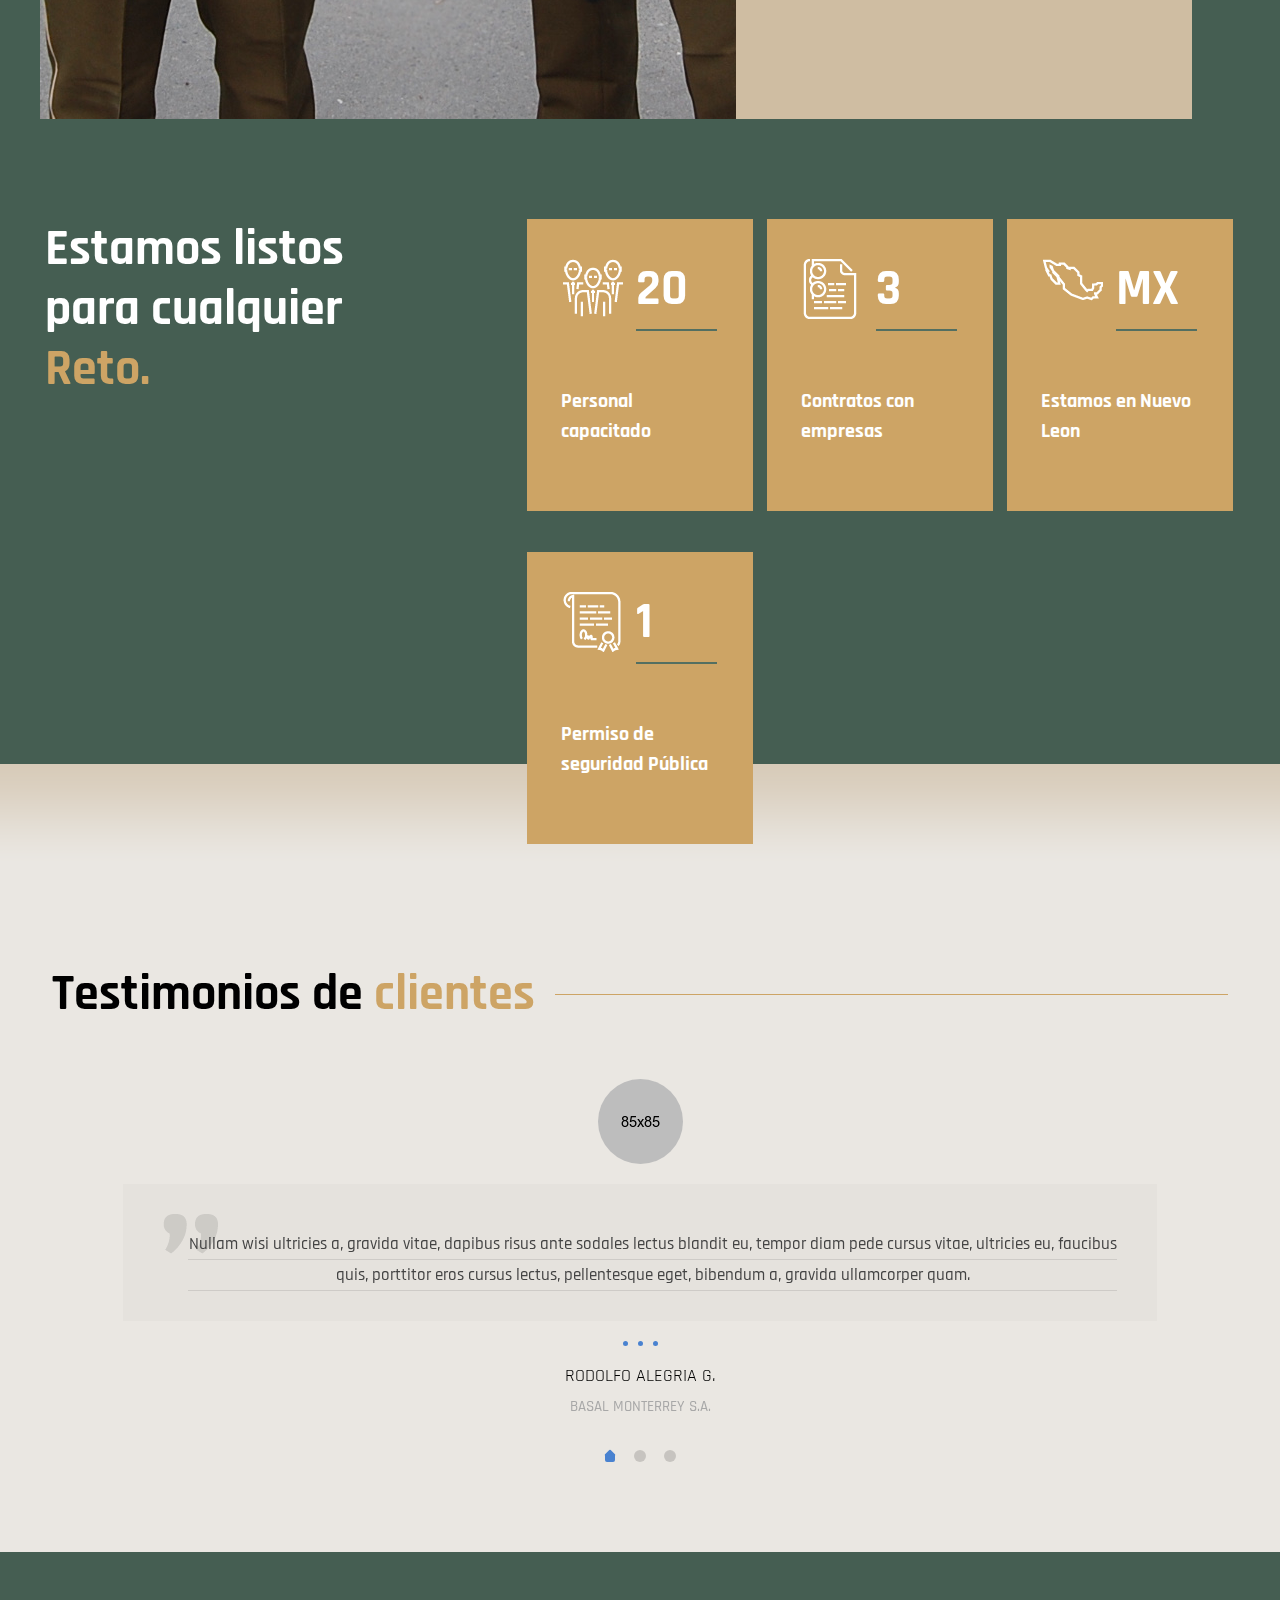
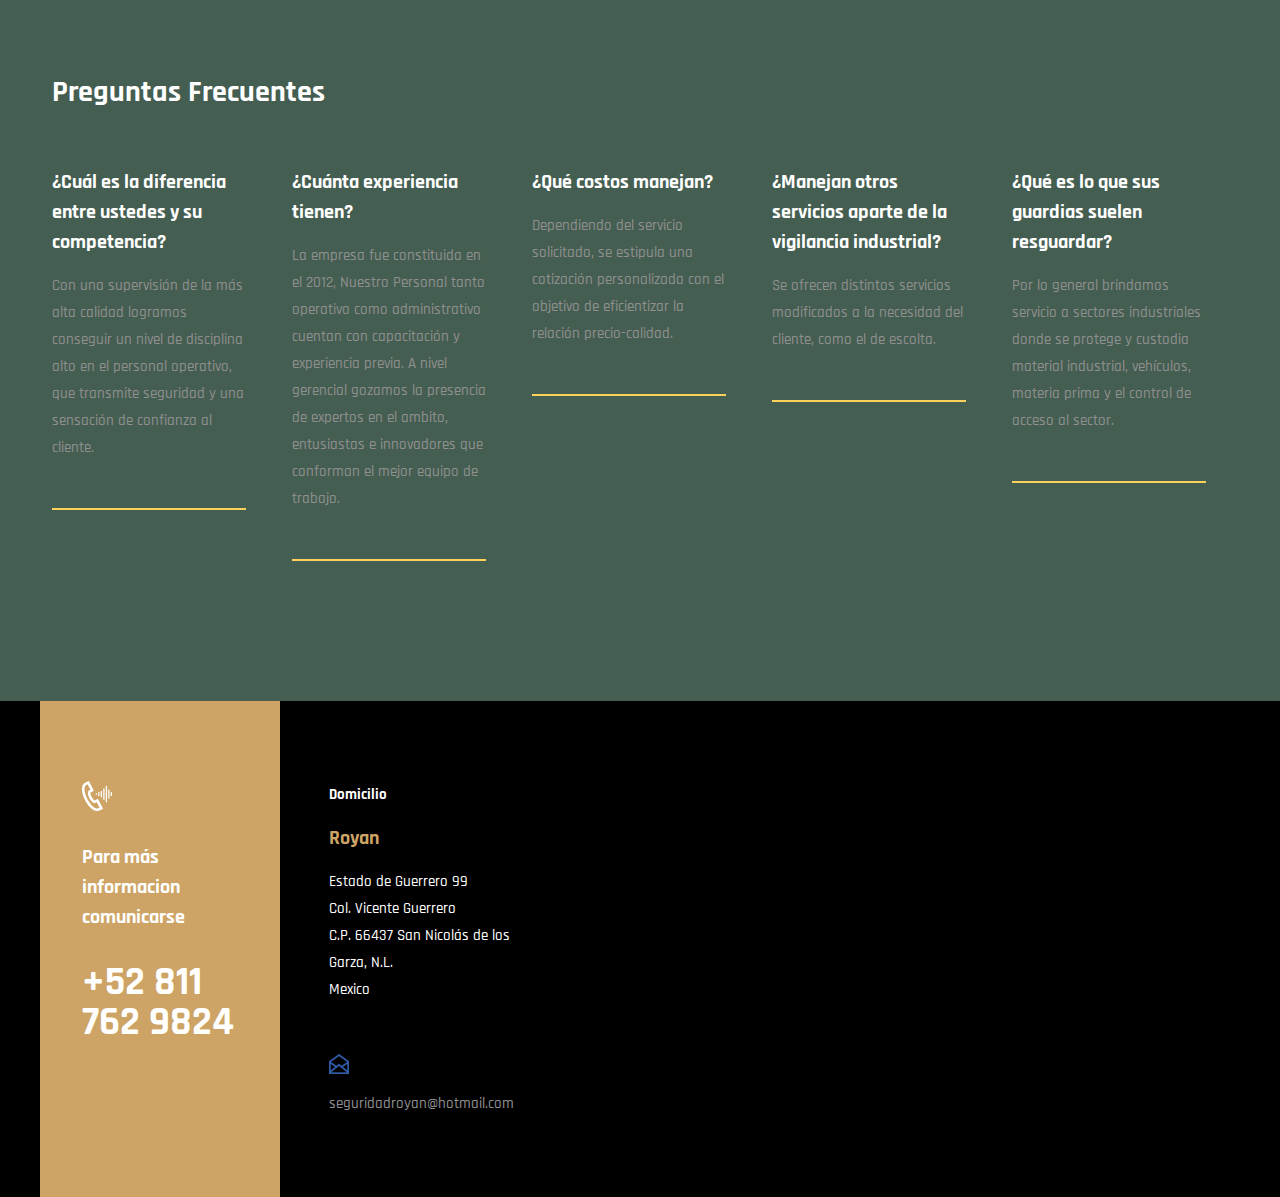
==== commit 8a624201: "cambie el email" ====
--- a/index.html
+++ b/index.html
@@ -523,7 +523,7 @@
                                                 </div>
                                                 <hr class="no_line" style="margin:0 auto 15px">
                                                 <p>
-                                                    <a style="color: #8f8f8f;" href="#"><span>info@seguridadroyan.com</span></a>
+                                                    <a style="color: #8f8f8f;" href="#"><span>seguridadroyan@hotmail.com</span></a>
                                                 </p>
                                             </div>
                                         </div>
--- a/content/security2/css/security2.css
+++ b/content/security2/css/security2.css
@@ -1376,7 +1376,7 @@
 	color: #eff4fa;
 }
 #Top_bar .responsive-menu-toggle, #Header_creative .creative-menu-toggle, #Header_creative .responsive-menu-toggle {
-	color: #4982d0;
+	color: #BF8F50;
 	background: transparent;
 }
 #Side_slide {
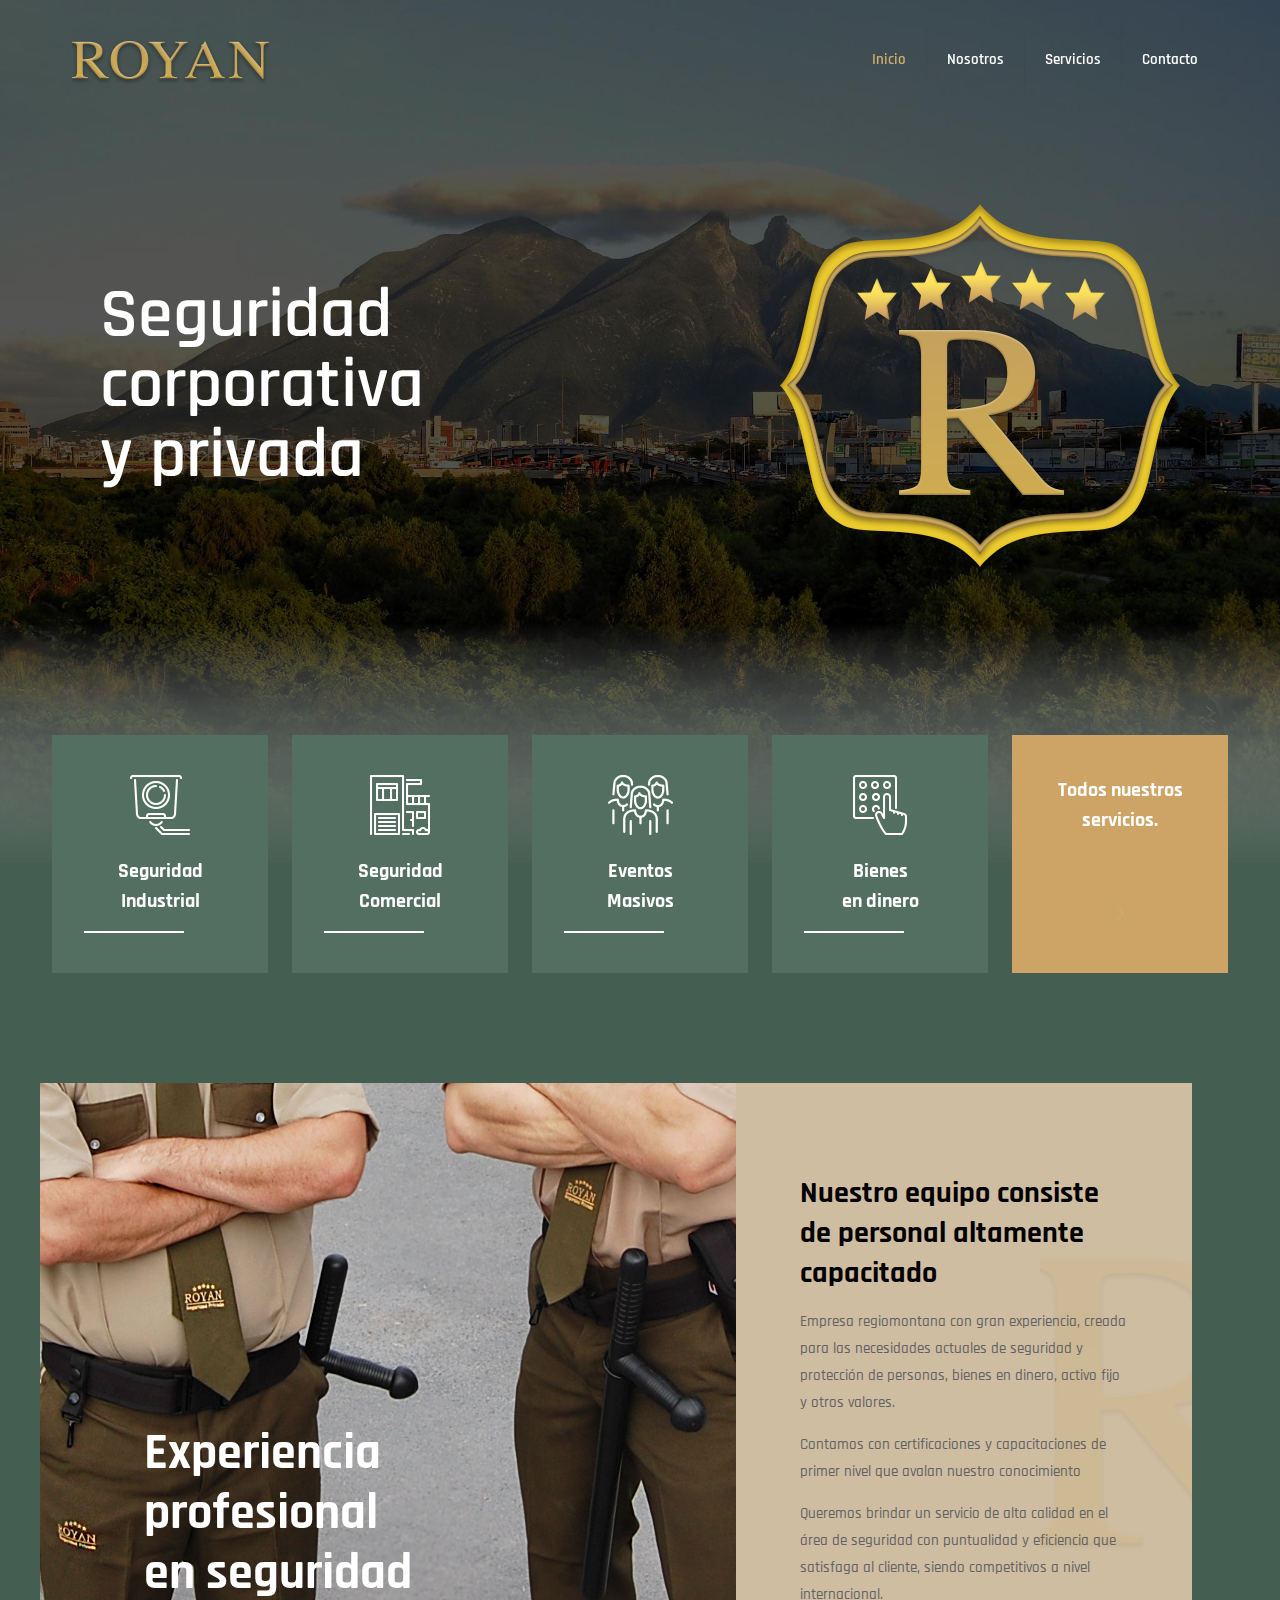
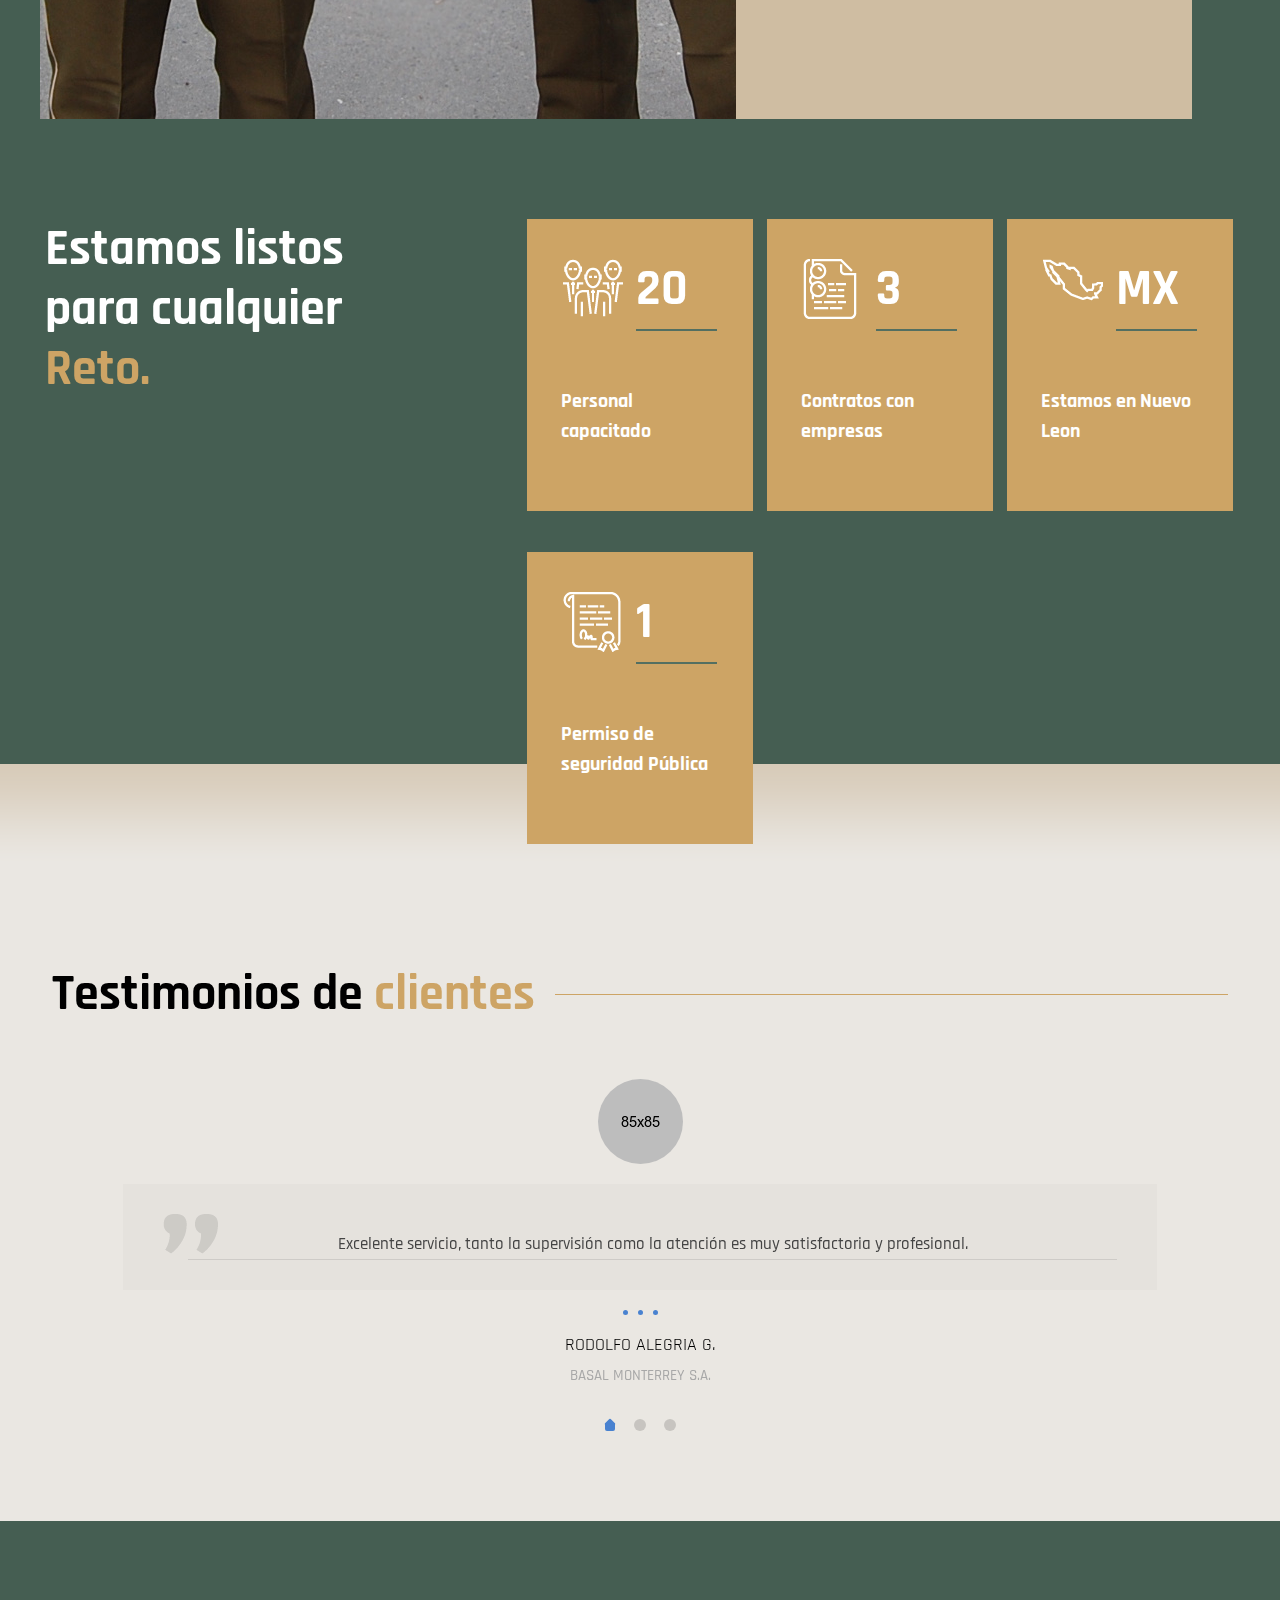
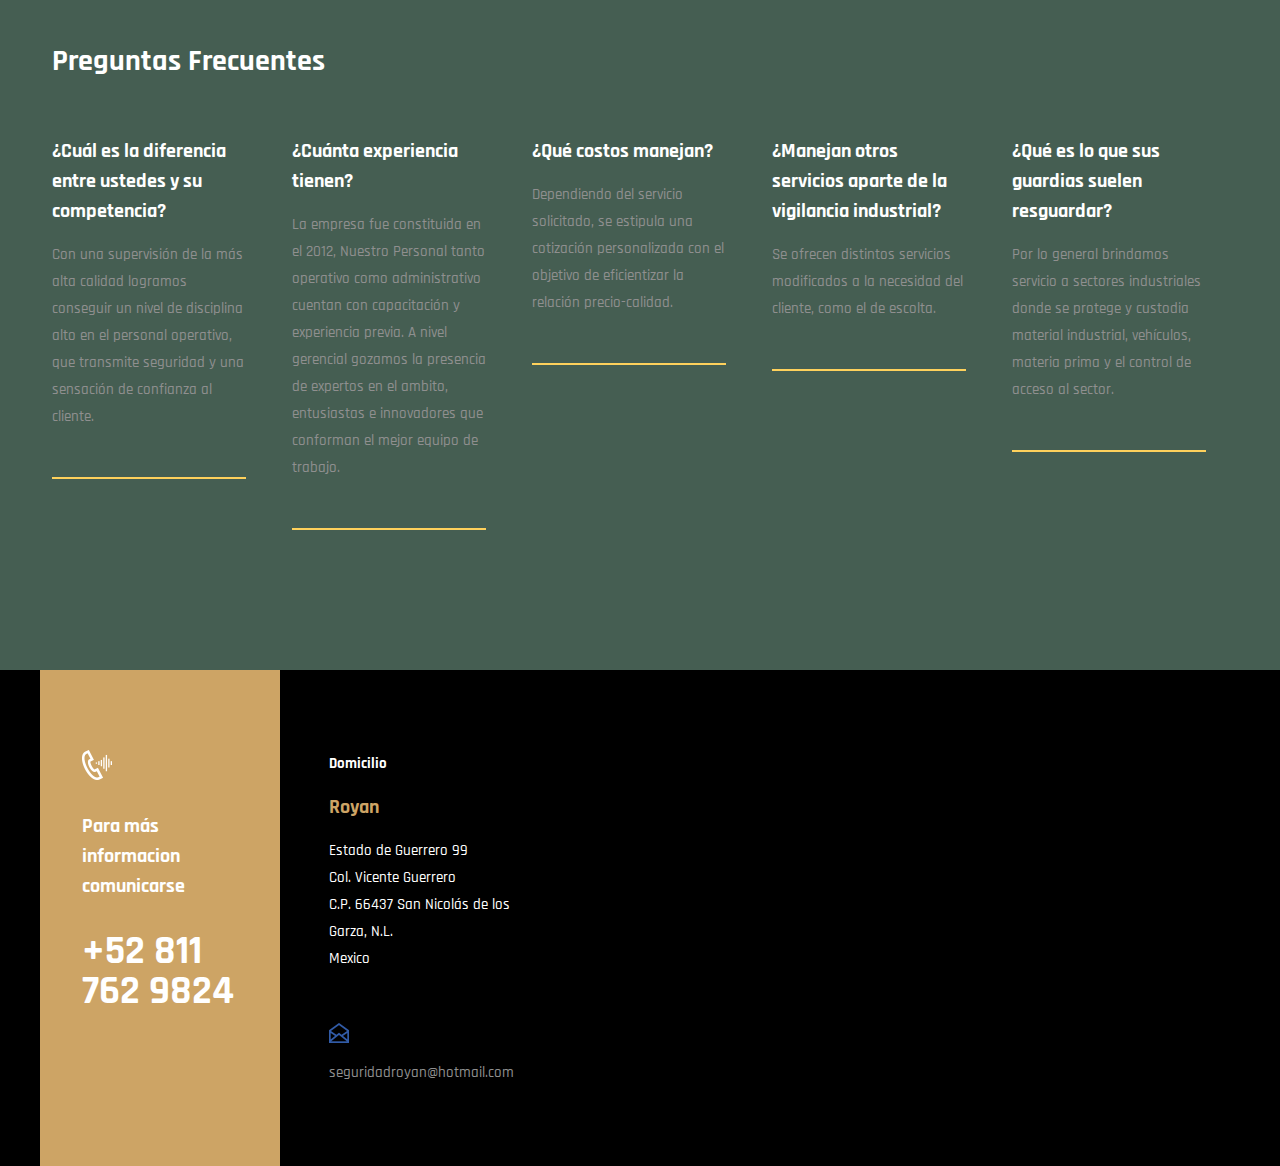
==== commit 9c503705: "agregue texto de testimonios y degradado al verde correcto en el inicio" ====
--- a/index.html
+++ b/index.html
@@ -82,7 +82,7 @@
                                     <img src="content/security2/images/royan_MTY-bl.jpg" title="home_security2_slider2_bg" width="1920" height="868" data-bgposition="center center" data-bgfit="cover" data-bgrepeat="no-repeat" data-bgparallax="6" class="rev-slidebg" data-no-retina>
                                     <div class="tp-caption tp-resizeme" id="slide-2-layer-1" data-x="center" data-hoffset="" data-y="bottom" data-voffset="" data-width="['none','none','none','none']" data-height="['none','none','none','none']" data-type="image" data-responsive_offset="on"
                                         data-frames='[{"delay":10,"speed":40,"frame":"0","from":"opacity:0;","to":"o:1;","ease":"Power3.easeInOut"},{"delay":"wait","speed":300,"frame":"999","to":"opacity:0;","ease":"Power3.easeInOut"}]' data-textAlign="['inherit','inherit','inherit','inherit']"
-                                        data-paddingtop="[0,0,0,0]" data-paddingright="[0,0,0,0]" data-paddingbottom="[0,0,0,0]" data-paddingleft="[0,0,0,0]" style="z-index: 5"><img src="content/security2/images/R_degradado.png" data-ww="1920px" data-hh="242px" width="1920" height="242" data-no-retina>
+                                        data-paddingtop="[0,0,0,0]" data-paddingright="[0,0,0,0]" data-paddingbottom="[0,0,0,0]" data-paddingleft="[0,0,0,0]" style="z-index: 5"><img src="content/security2/images/Degradado_Royan.png" data-ww="1920px" data-hh="242px" width="1920" height="242" data-no-retina>
                                     </div>
                                     <div class="tp-caption tp-resizeme" id="slide-2-layer-2" data-x="80" data-y="281" data-width="['auto']" data-height="['auto']" data-type="text" data-responsive_offset="on" data-frames='[{"delay":0,"speed":300,"frame":"0","from":"opacity:0;","to":"o:1;","ease":"Power3.easeInOut"},{"delay":"wait","speed":300,"frame":"999","to":"opacity:0;","ease":"Power3.easeInOut"}]'
                                         data-textAlign="['inherit','inherit','inherit','inherit']" data-paddingtop="[0,0,0,0]" data-paddingright="[0,0,0,0]" data-paddingbottom="[0,0,0,0]" data-paddingleft="[0,0,0,0]" style="z-index: 6; white-space: nowrap; font-size: 70px; line-height: 70px; font-weight: 600; color: #ffffff; letter-spacing: 0px;font-family:Rajdhani">
@@ -359,7 +359,7 @@
                                                         </div>
                                                         <div class="bq_wrapper">
                                                             <blockquote>
-                                                                Nullam wisi ultricies a, gravida vitae, dapibus risus ante sodales lectus blandit eu, tempor diam pede cursus vitae, ultricies eu, faucibus quis, porttitor eros cursus lectus, pellentesque eget, bibendum a, gravida ullamcorper quam.
+                                                                Excelente servicio, tanto la supervisión como la atención es muy satisfactoria y profesional.
                                                             </blockquote>
                                                         </div>
                                                         <div class="hr_dots">
@@ -375,7 +375,7 @@
                                                         </div>
                                                         <div class="bq_wrapper">
                                                             <blockquote>
-                                                                Quisque lorem tortor fringilla sed, vestibulum id, eleifend justo vel bibendum sapien massa ac turpis faucibus orci luctus non, consectetuer lobortis quis, varius in, purus. Nullam wisi ultricies a, gravida vitae.
+                                                               Estoy satisfecho con el servicio, el personal es muy eficiente.
                                                             </blockquote>
                                                         </div>
                                                         <div class="hr_dots">
@@ -391,7 +391,7 @@
                                                         </div>
                                                         <div class="bq_wrapper">
                                                             <blockquote>
-                                                                Lorem ipsum dolor sit amet enim. Etiam ullamcorper. Suspendisse a pellentesque dui, non felis. Maecenas malesuada elit lectus felis, malesuada ultricies. Curabitur et ligula. Ut molestie a, ultricies porta urna.
+                                                                Estamos muy a gusto con el servicio que nos brindan, estamos seguros con ROYAN
                                                             </blockquote>
                                                         </div>
                                                         <div class="hr_dots">
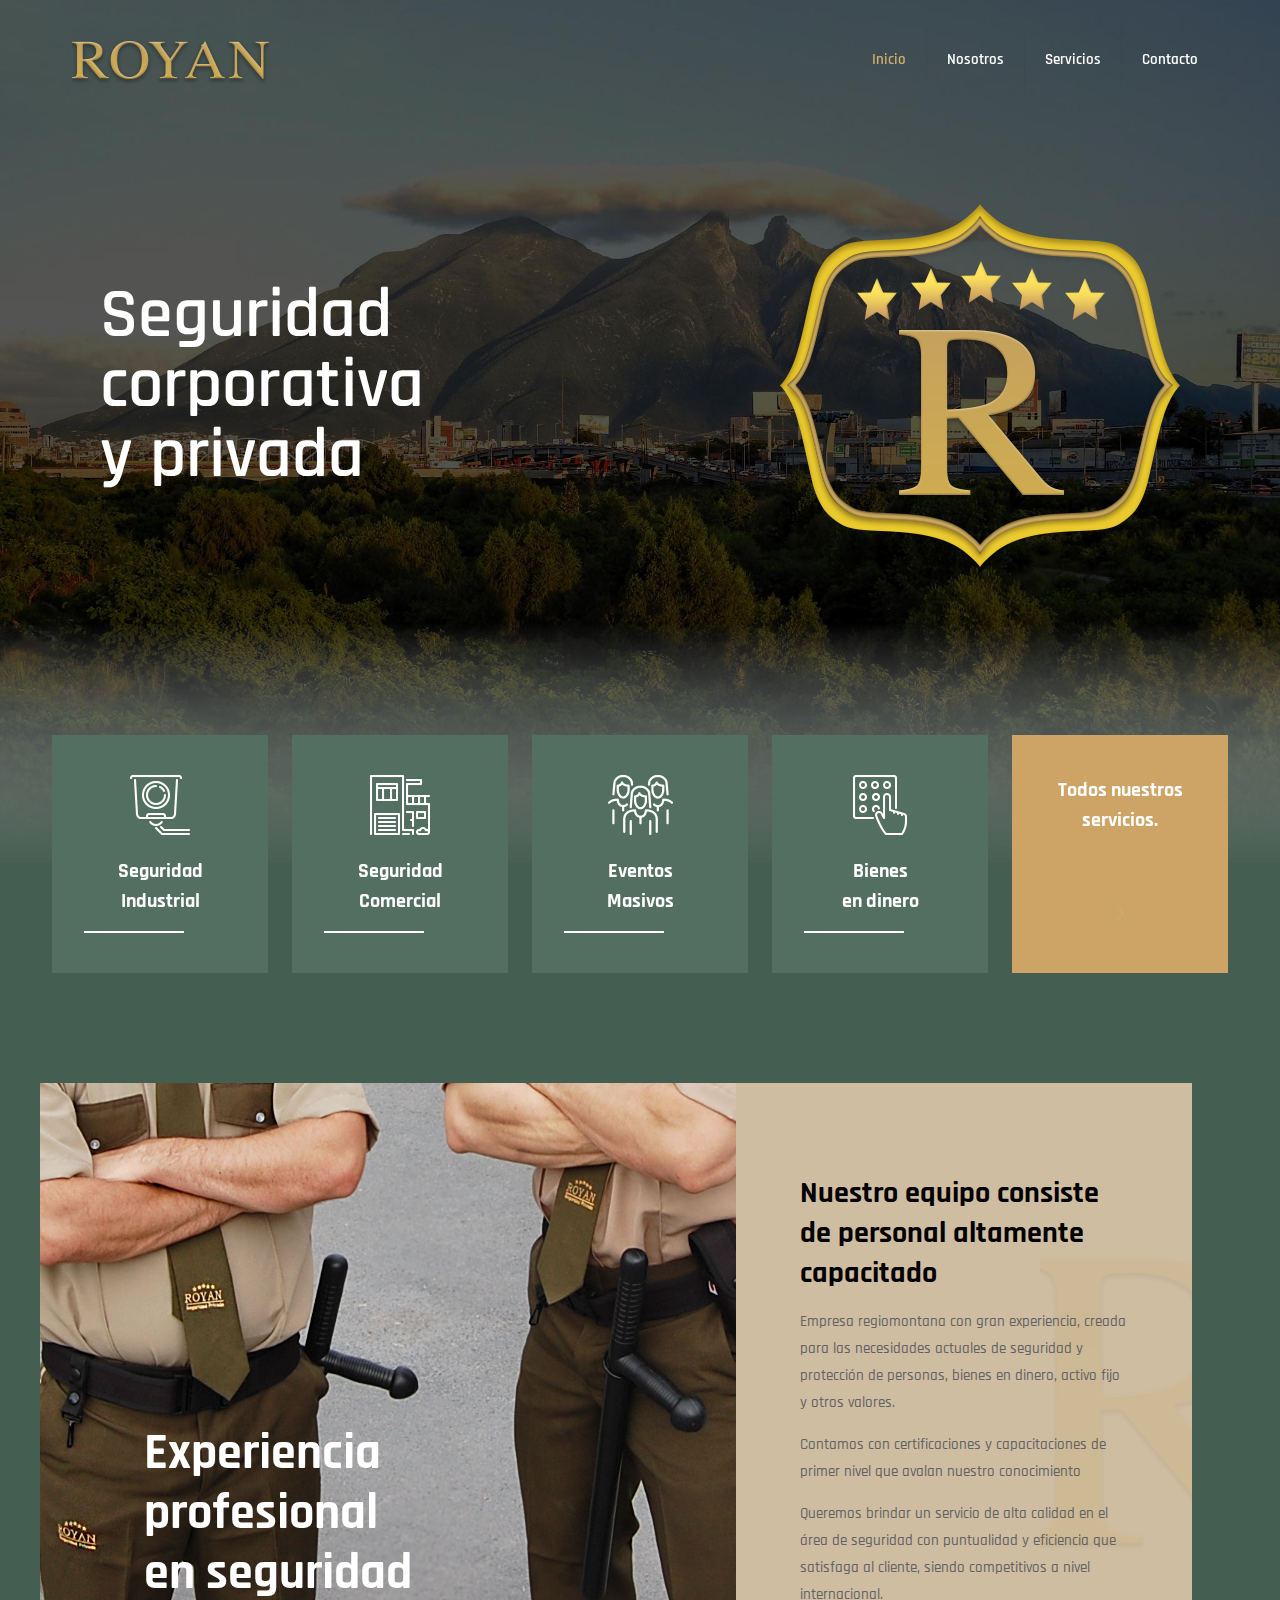
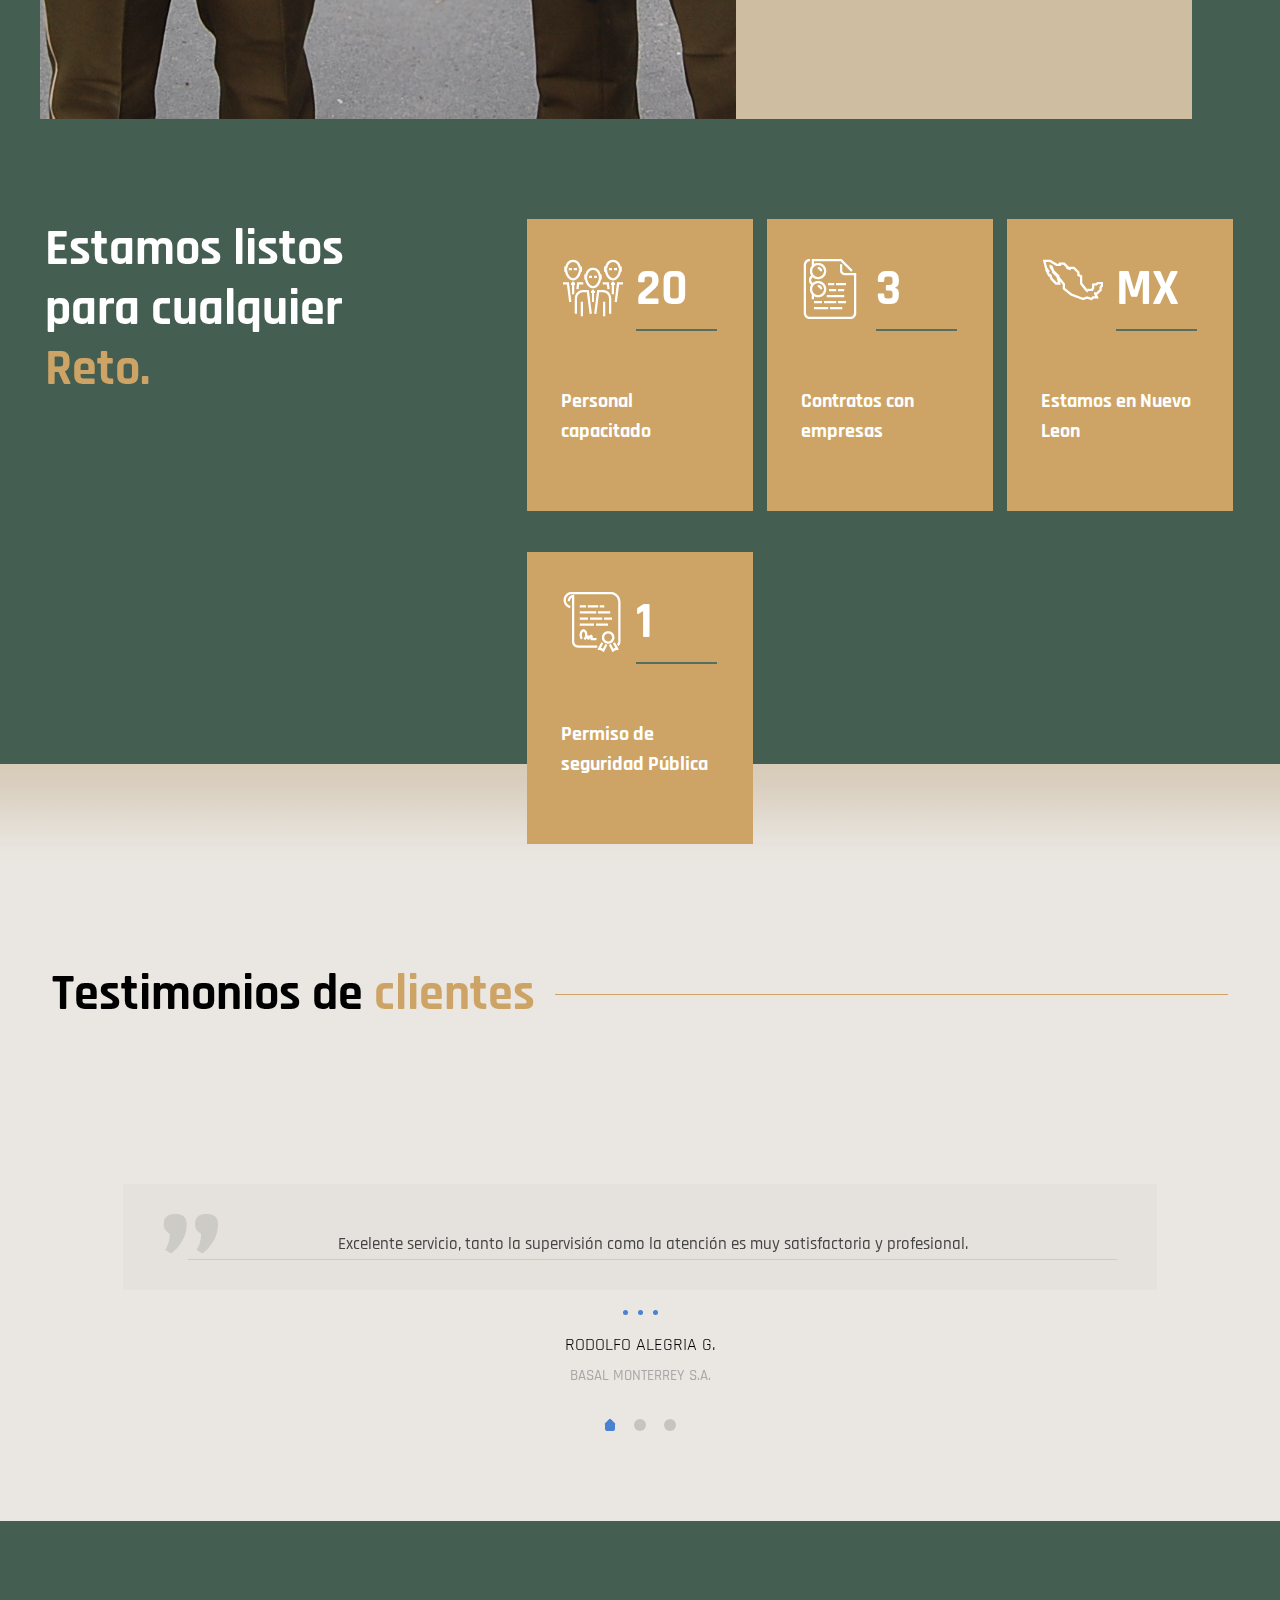
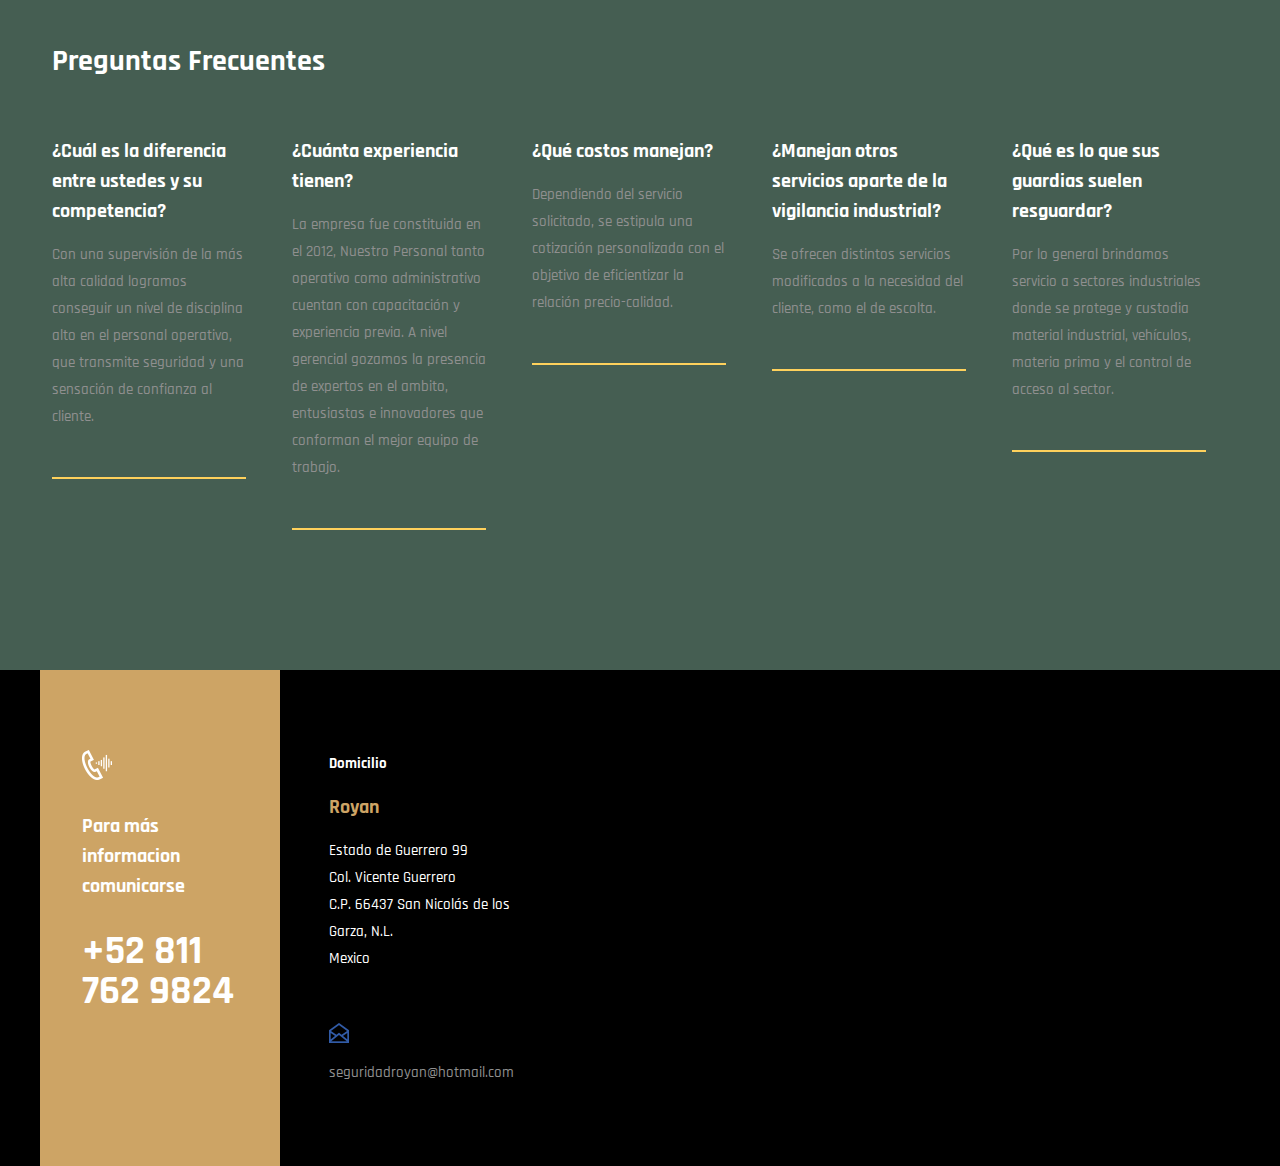
==== commit 26eb19da: "quite las imagenes circulares de los testimonios" ====
--- a/index.html
+++ b/index.html
@@ -355,7 +355,7 @@
                                                 <ul class="testimonials_slider_ul">
                                                     <li>
                                                         <div class="single-photo-img">
-                                                            <img src="content/security2/images/home_security2_pic6-85x85.png" class="scale-with-grid wp-post-image">
+                                                            <!-- <img src="content/security2/images/home_security2_pic6-85x85.png" class="scale-with-grid wp-post-image"> -->
                                                         </div>
                                                         <div class="bq_wrapper">
                                                             <blockquote>
@@ -371,7 +371,7 @@
                                                     </li>
                                                     <li>
                                                         <div class="single-photo-img">
-                                                            <img src="content/security2/images/home_security2_pic7-85x85.png" class="scale-with-grid wp-post-image">
+                                                           <!-- <img src="content/security2/images/home_security2_pic7-85x85.png" class="scale-with-grid wp-post-image"> -->
                                                         </div>
                                                         <div class="bq_wrapper">
                                                             <blockquote>
@@ -387,7 +387,7 @@
                                                     </li>
                                                     <li>
                                                         <div class="single-photo-img">
-                                                            <img src="content/security2/images/home_security2_pic8-85x85.png" class="scale-with-grid wp-post-image">
+                                                        <!--    <img src="content/security2/images/home_security2_pic8-85x85.png" class="scale-with-grid wp-post-image"> -->
                                                         </div>
                                                         <div class="bq_wrapper">
                                                             <blockquote>
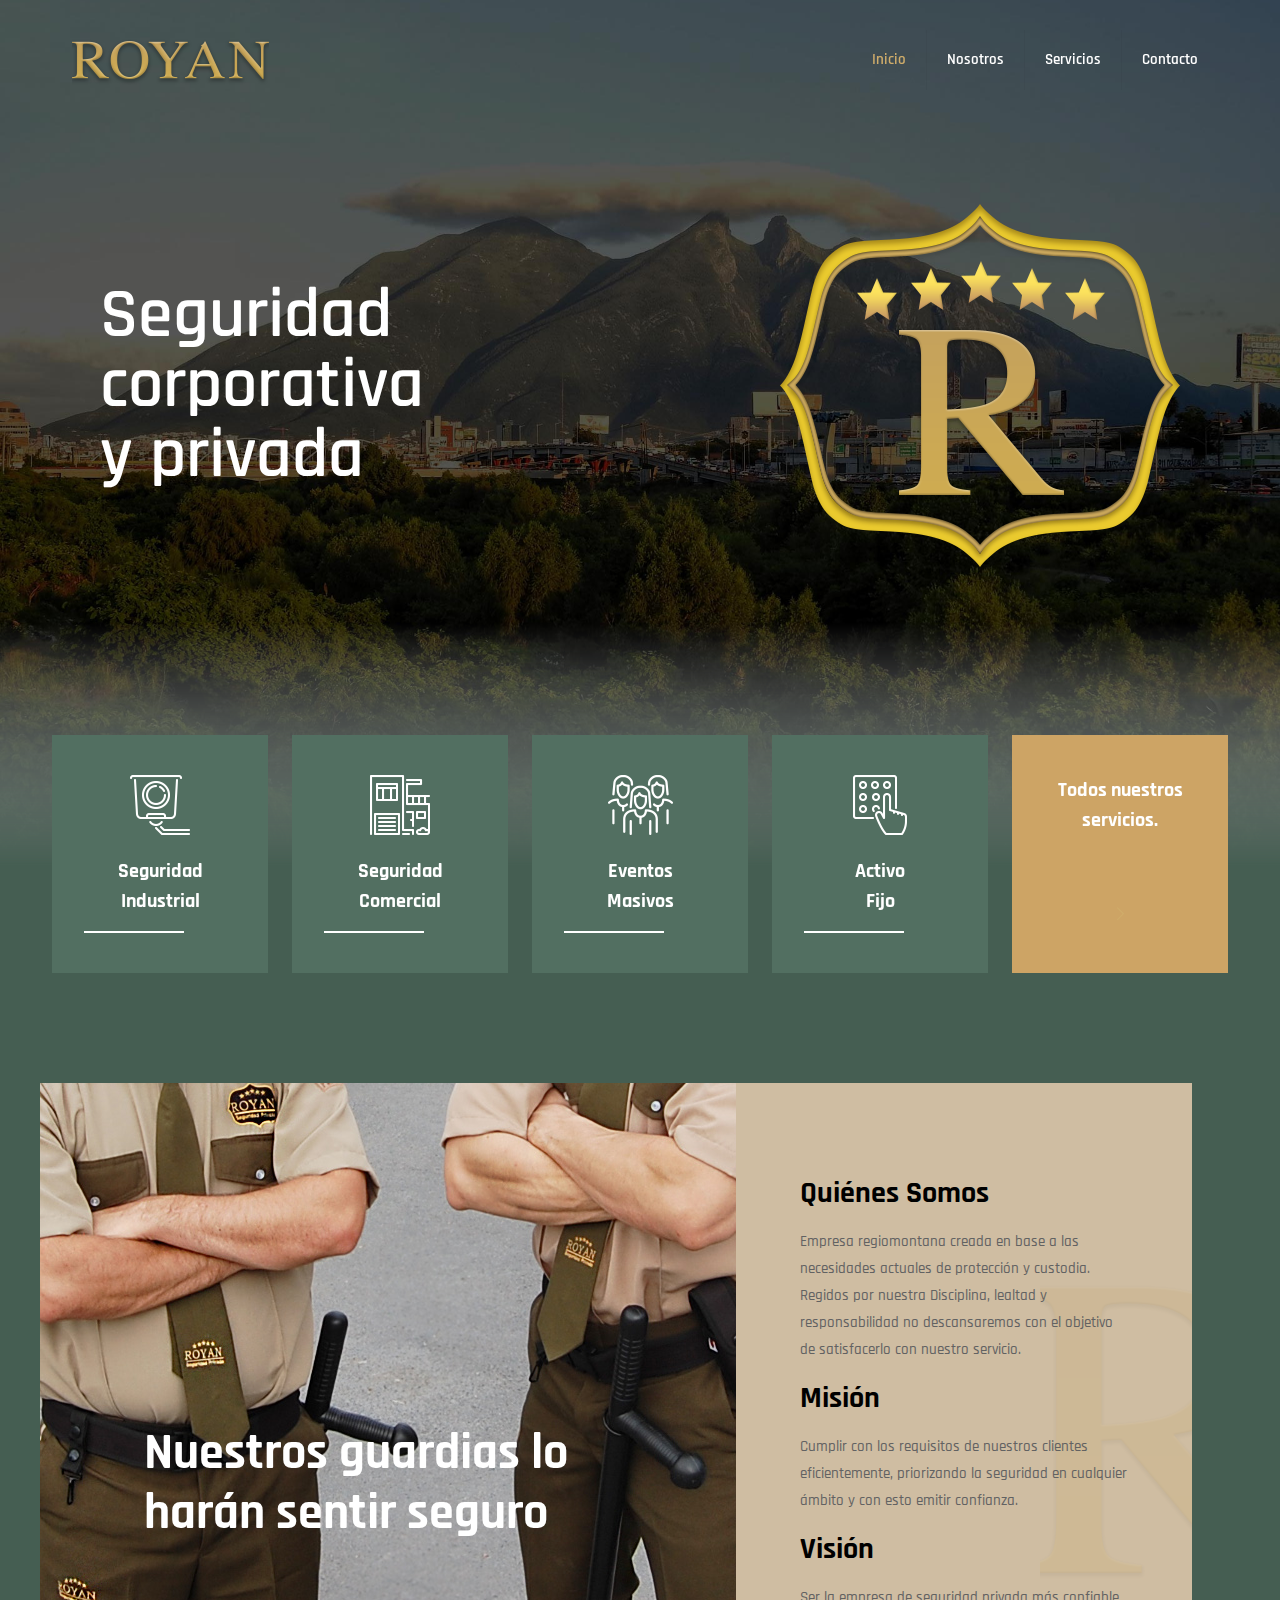
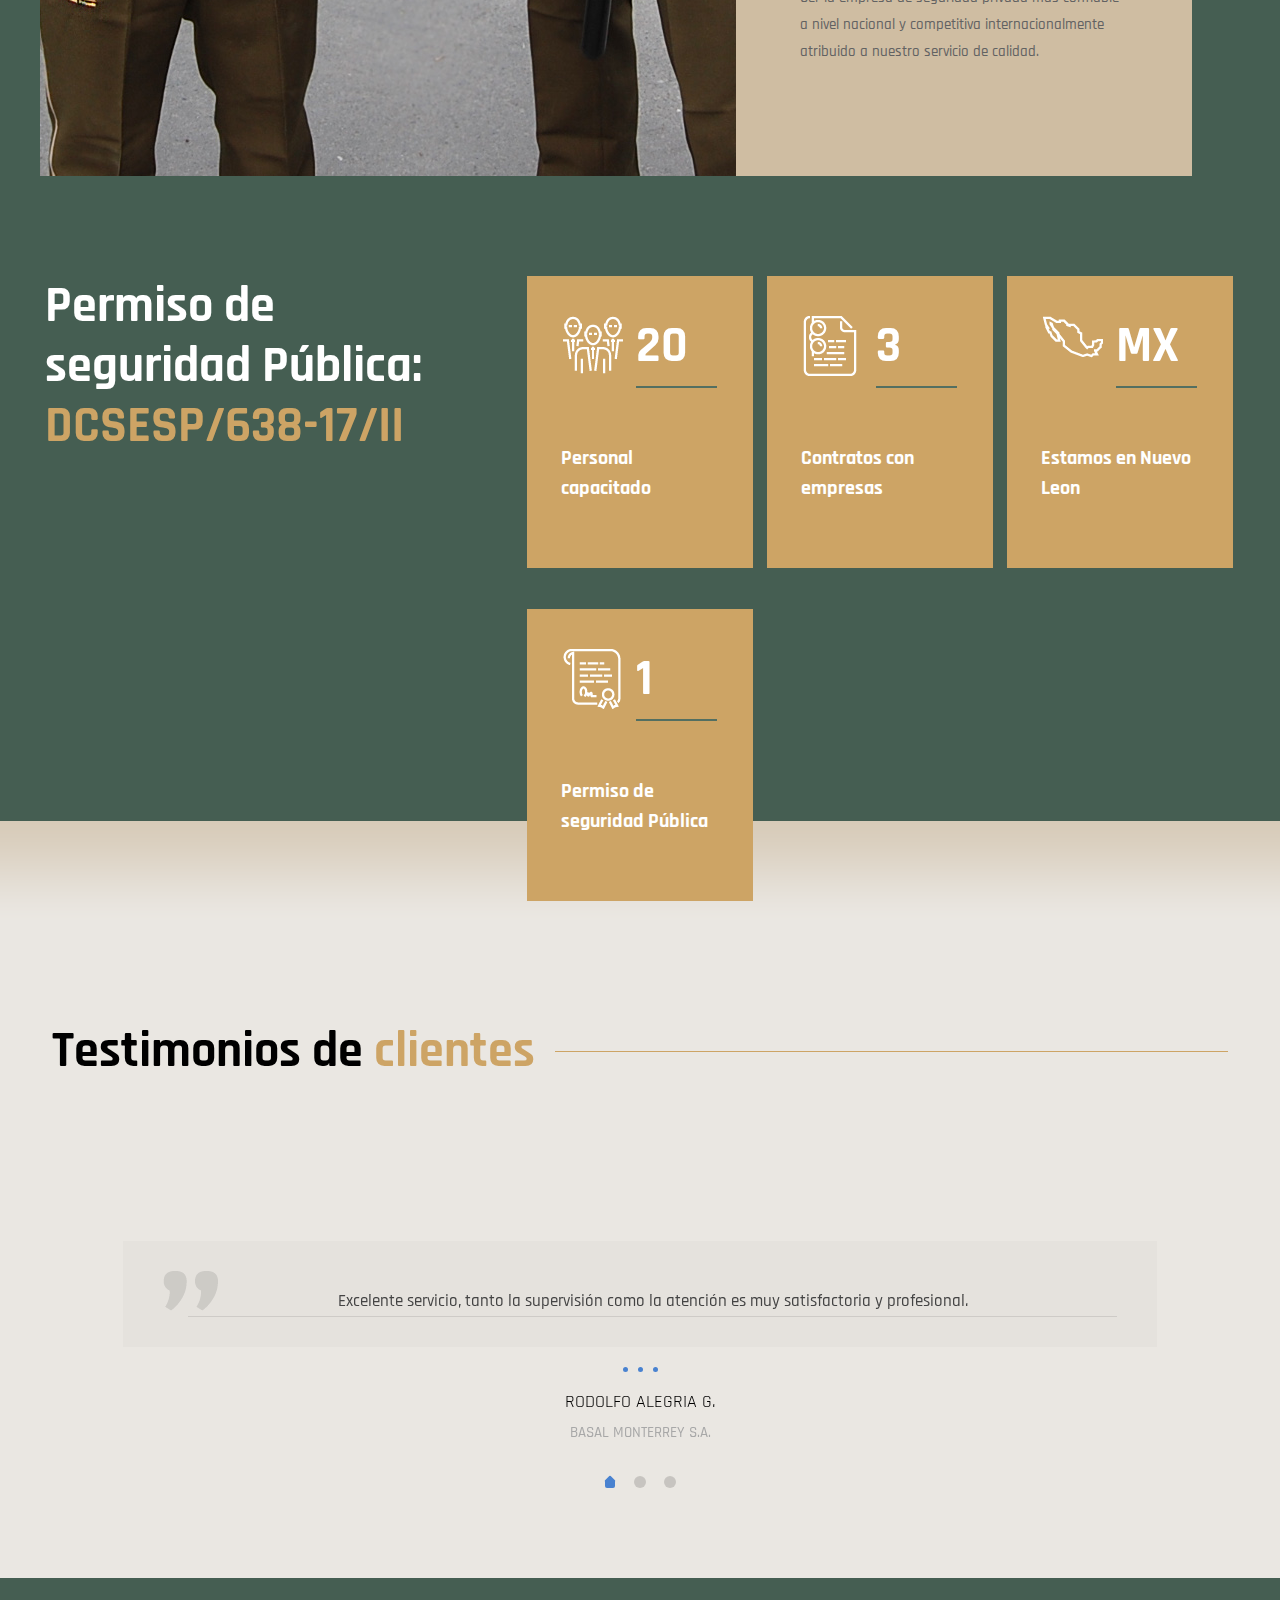
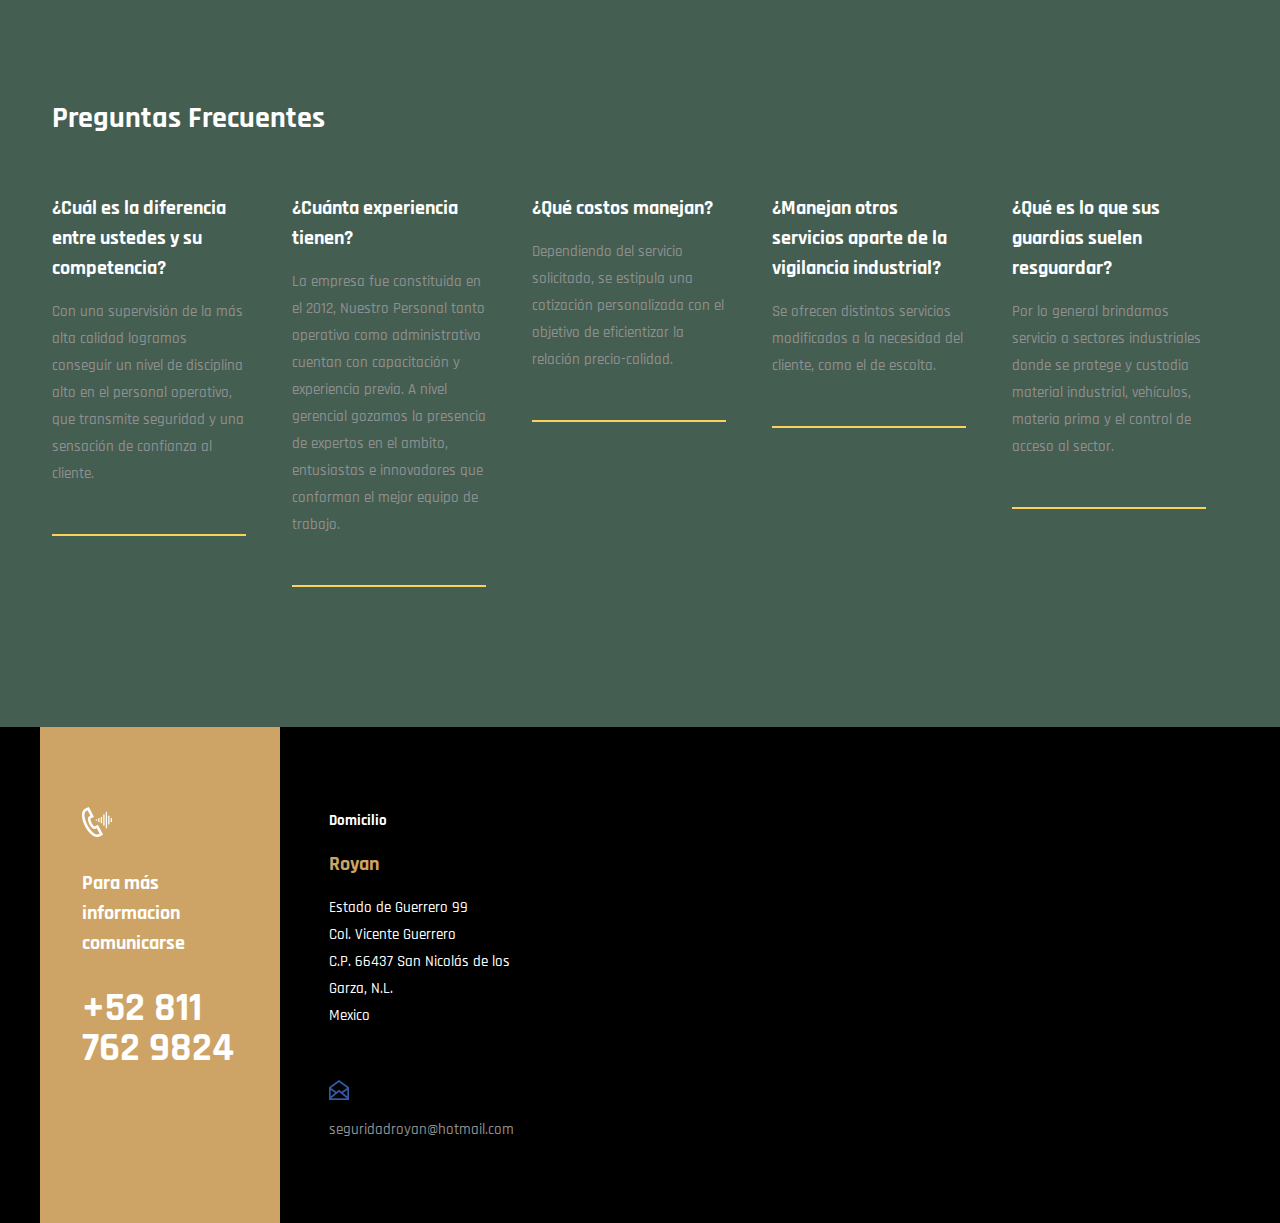
==== commit 31649501: "cambios de texto y eliminaciones de bienes de dinero para cambio a activo fijo, se arreglo el email " ====
--- a/index.html
+++ b/index.html
@@ -178,8 +178,7 @@
                                                                 </div>
                                                             </div>
                                                             <hr class="no_line" style="margin:0 auto 20px">
-                                                            <h4 style="color:#fff">Bienes
-                                                                <br> en dinero
+                                                            <h4 style="color:#fff">Activo <br>Fijo
                                                             </h4>
                                                             <div style="width: 100px; height: 2px; background: #fff"></div>
                                                         </div>
@@ -211,25 +210,24 @@
                                     <div class="mcb-wrap-inner">
                                         <div class="column mcb-column three-fifth column_column">
                                             <div class="column_attr clearfix" style="background-color:#b5bfe7; background-image:url('content/security2/images/royan/1.jpg'); background-repeat:no-repeat; background-position:center bottom; padding:340px 15% 70px">
-                                                <h2 style="color:#fff">Experiencia
-                                                    <br> profesional
-                                                    <br> en seguridad
+                                                <h2 style="color:#fff">Nuestros guardias lo harán sentir seguro
+                                        
                                                 </h2>
                                             </div>
                                         </div>
                                         <div class="column mcb-column two-fifth column_column">
                                             <div class="column_attr clearfix" style="background-color:#cfbda2; background-image:url('content/security2/images/R_mitad.png'); background-repeat:no-repeat; background-position:right top; padding:90px 14% 75px; background-position: right center">
-                                                <h3>Nuestro equipo consiste
-                                                    <br>de personal altamente
-                                                    <br>capacitado</h3>
-                                                <p>
-                                                    Empresa regiomontana con gran experiencia, creada para las necesidades actuales de seguridad y protección de personas, bienes en dinero, activo fijo y otros valores. 
-                                                </p>
-                                                <p>
-                                                    Contamos con certificaciones y capacitaciones de primer nivel que avalan nuestro conocimiento
-                                                </p>
-                                                <p>
-                                                    Queremos brindar un servicio de alta calidad en el área de seguridad con puntualidad y eficiencia que satisfaga al cliente, siendo competitivos a nivel internacional.
+                                                <h3>Quiénes Somos</h3>
+                                                <p>
+                                                    Empresa regiomontana creada en base a las necesidades actuales de protección y custodia. Regidos por nuestra Disciplina, lealtad y responsabilidad no descansaremos con el objetivo de satisfacerlo con nuestro servicio.
+                                                </p>
+                                                <h3>Misión</h3>
+                                                <p>
+                                                    Cumplir con los requisitos de nuestros clientes eficientemente, priorizando la seguridad en cualquier ámbito y con esto emitir confianza.
+                                                </p>
+                                                <h3>Visión</h3>
+                                                <p>
+                                                    Ser la empresa de seguridad privada más confiable a nivel nacional y competitiva internacionalmente atribuido a nuestro servicio de calidad.
                                                 </p>
                                                 <hr class="no_line" style="margin:0 auto 20px">
                                                 <!-- <a class="button  button_right button_size_2 button_js" href="content/security2/about.html"><span class="button_icon"><i class="icon-right-open"></i></span><span class="button_label">ABOUT US</span></a> -->
@@ -245,10 +243,9 @@
                                     <div class="mcb-wrap-inner">
                                         <div class="column mcb-column one column_column">
                                             <div class="column_attr clearfix" style="padding:0 10% 0 0">
-                                                <h2 style="color:#fff">Estamos listos
-                                                    <br> para cualquier
+                                                <h2 style="color:#fff">Permiso de seguridad Pública:
                                                     <br>
-                                                    <span class="themecolor">Reto.</span></h2>
+                                                    <span class="themecolor">DCSESP/638-17/II</span></h2>
                                                 <hr class="no_line" style="margin:0 auto 20px">
                                                 
                                             </div>
